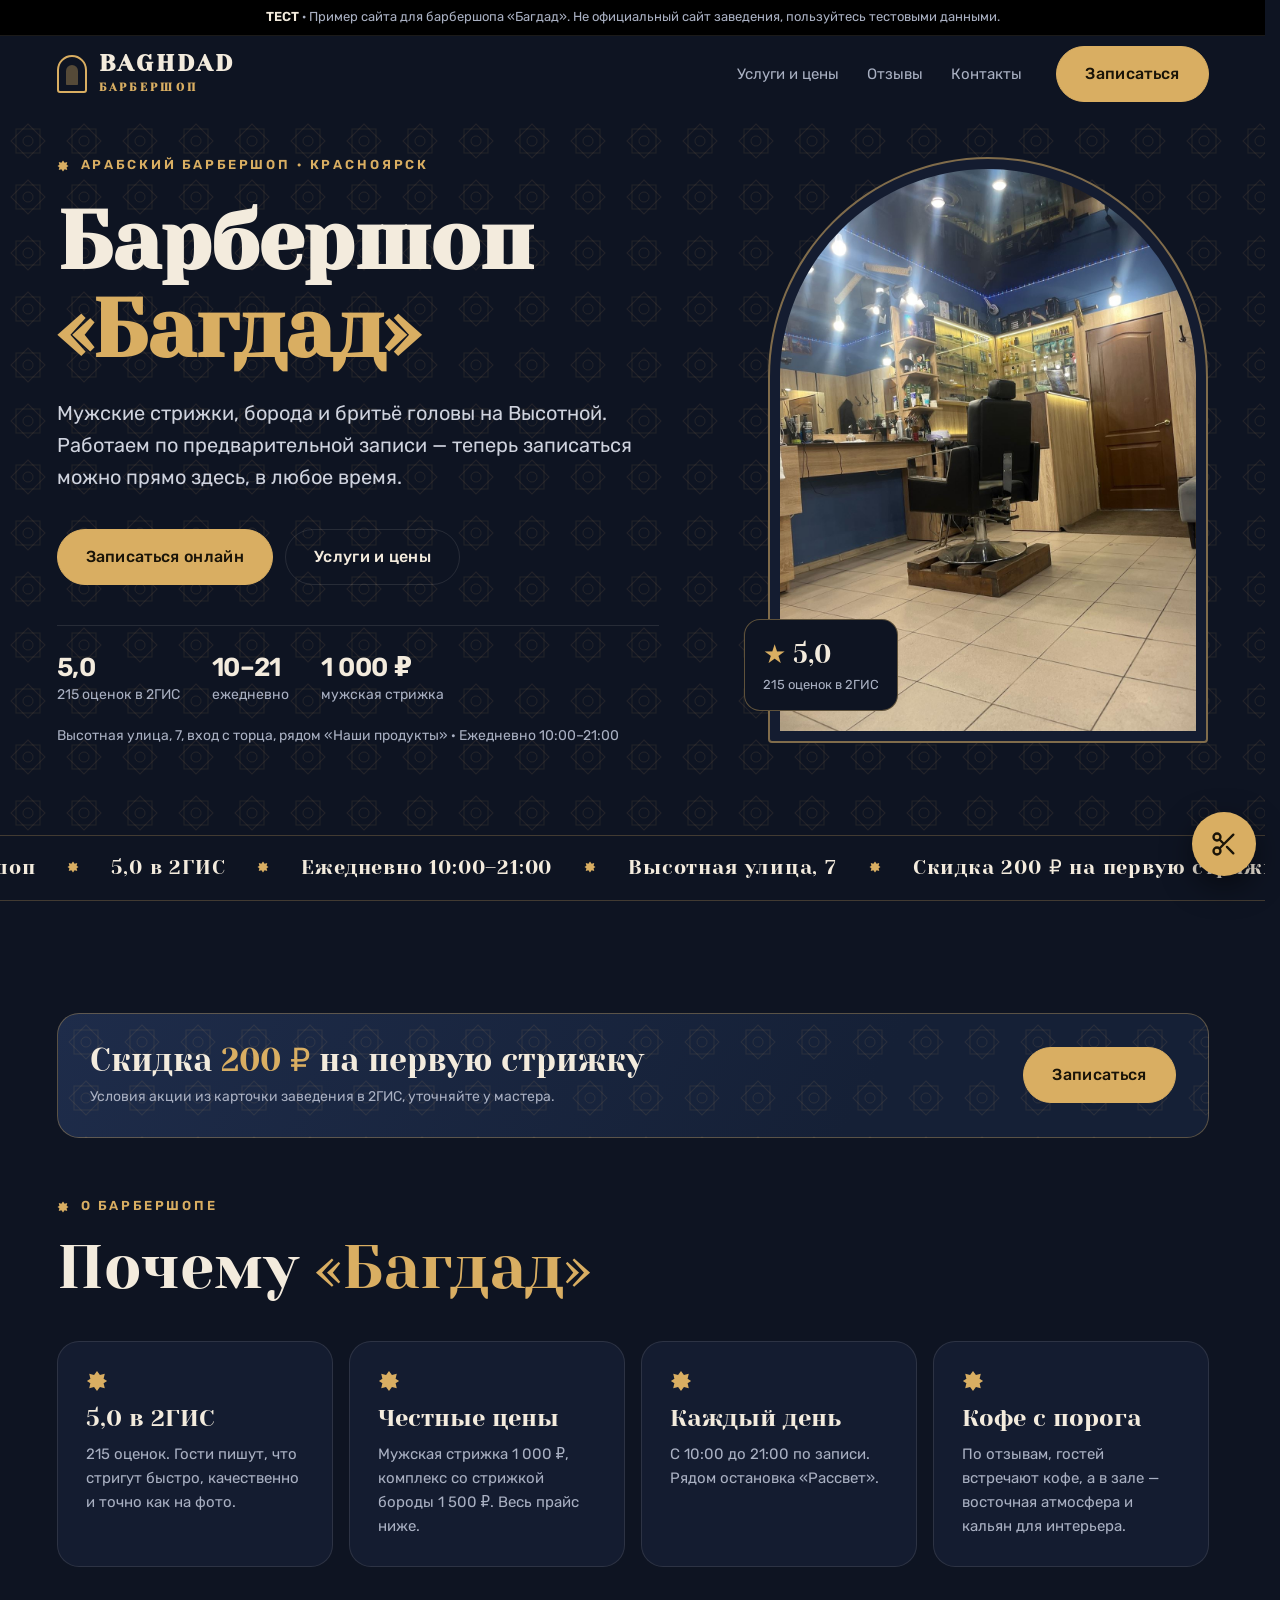
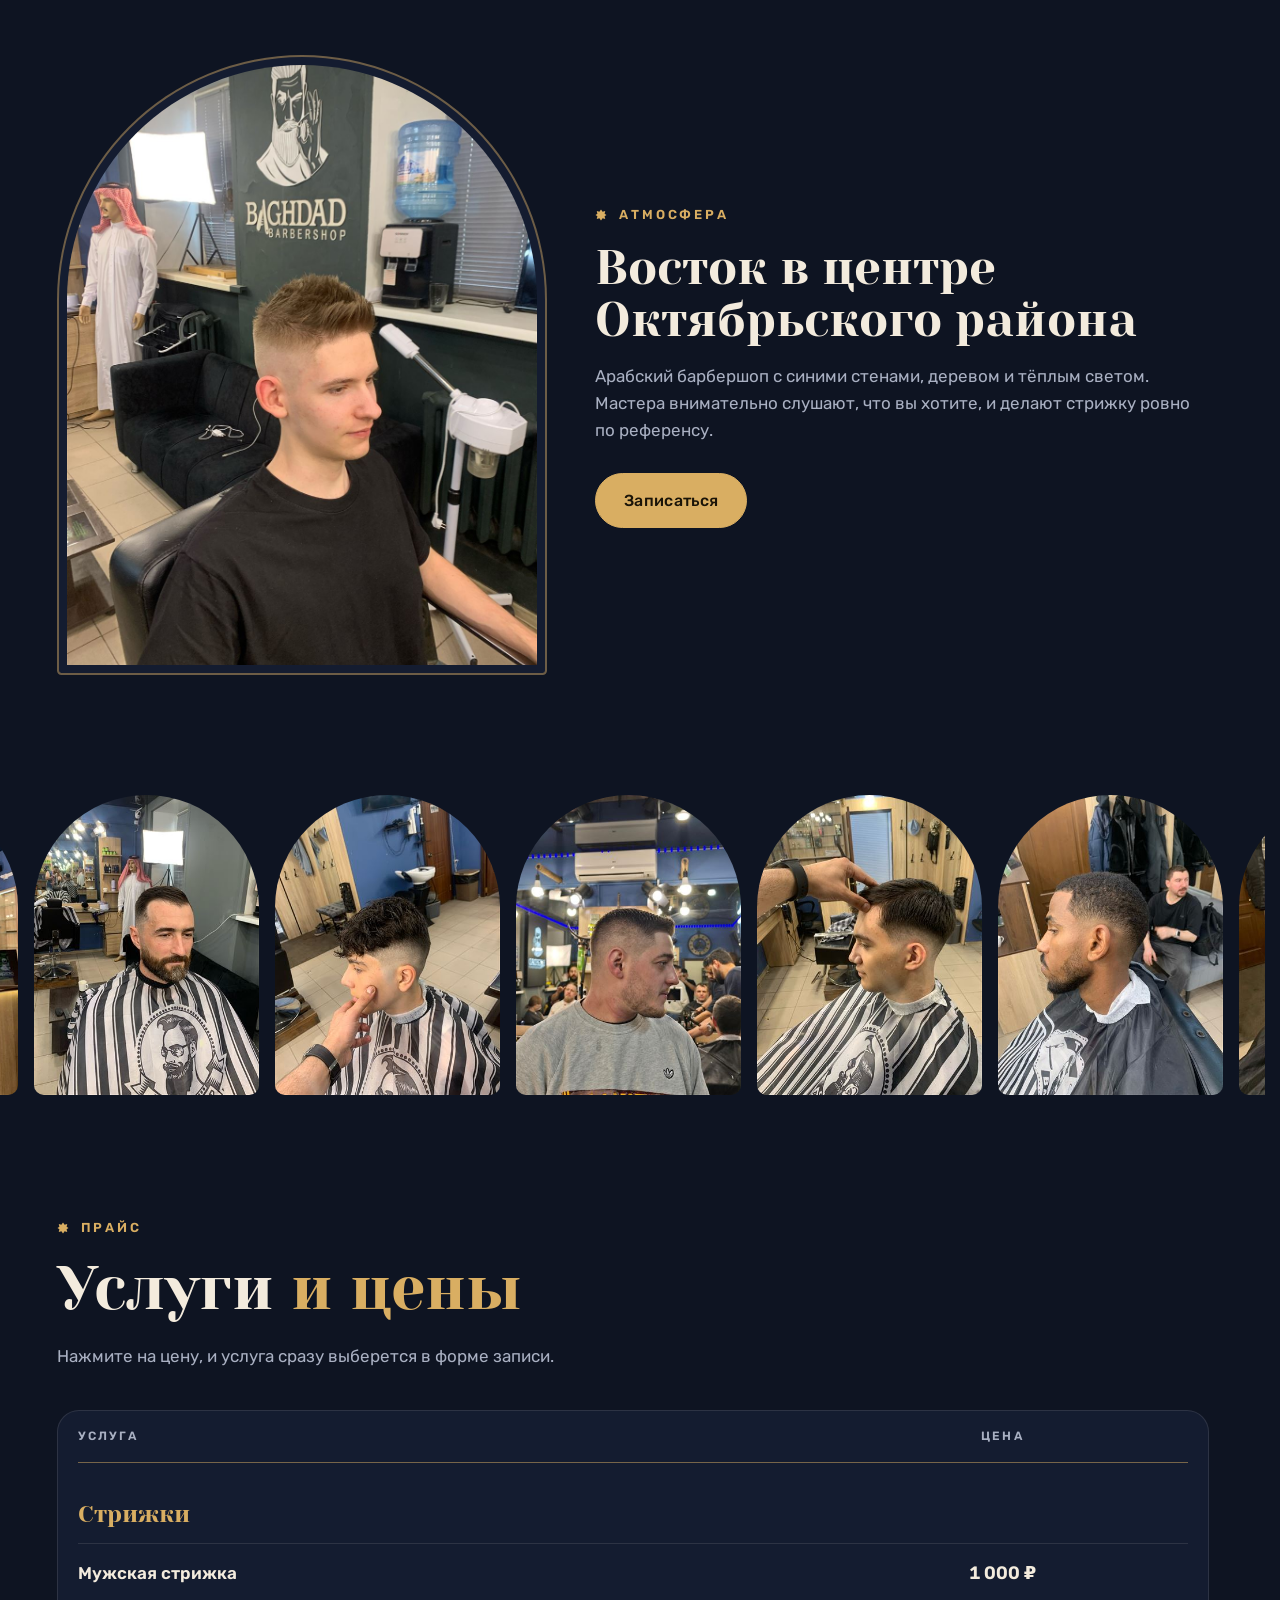
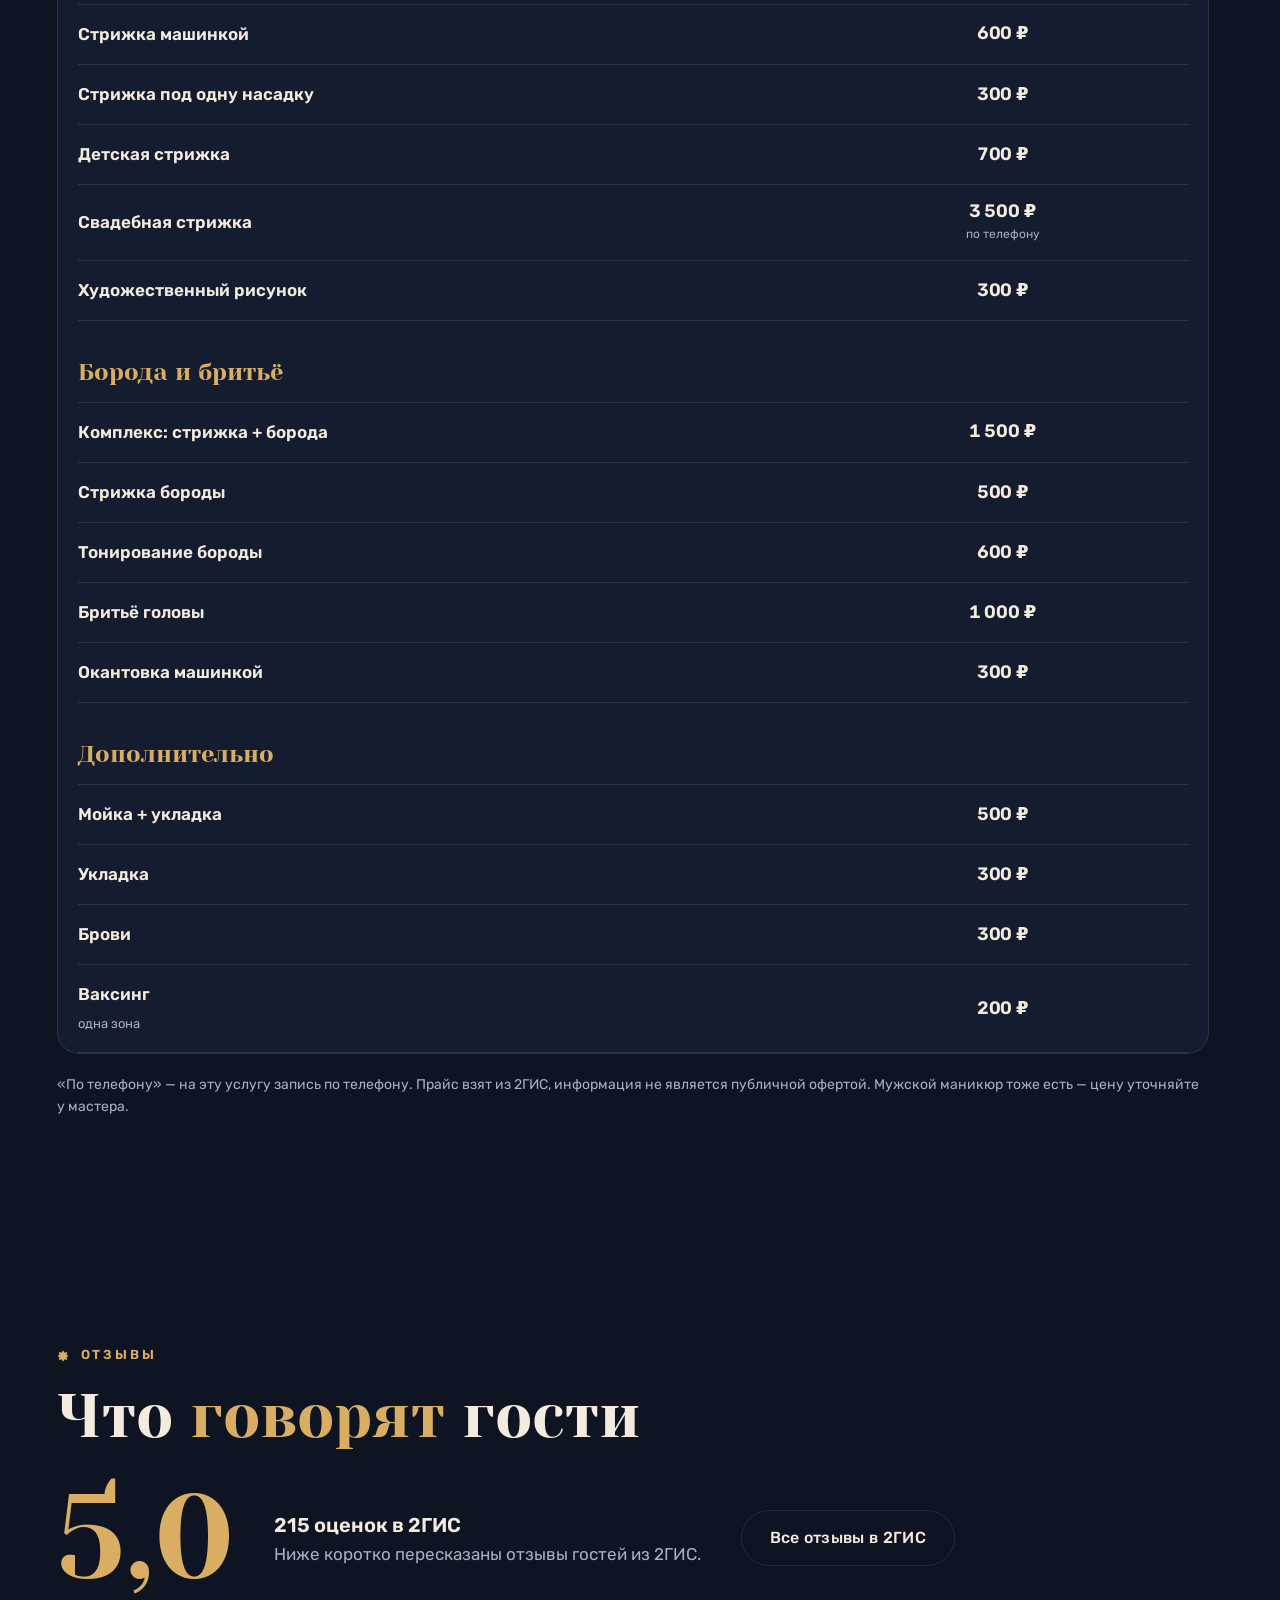
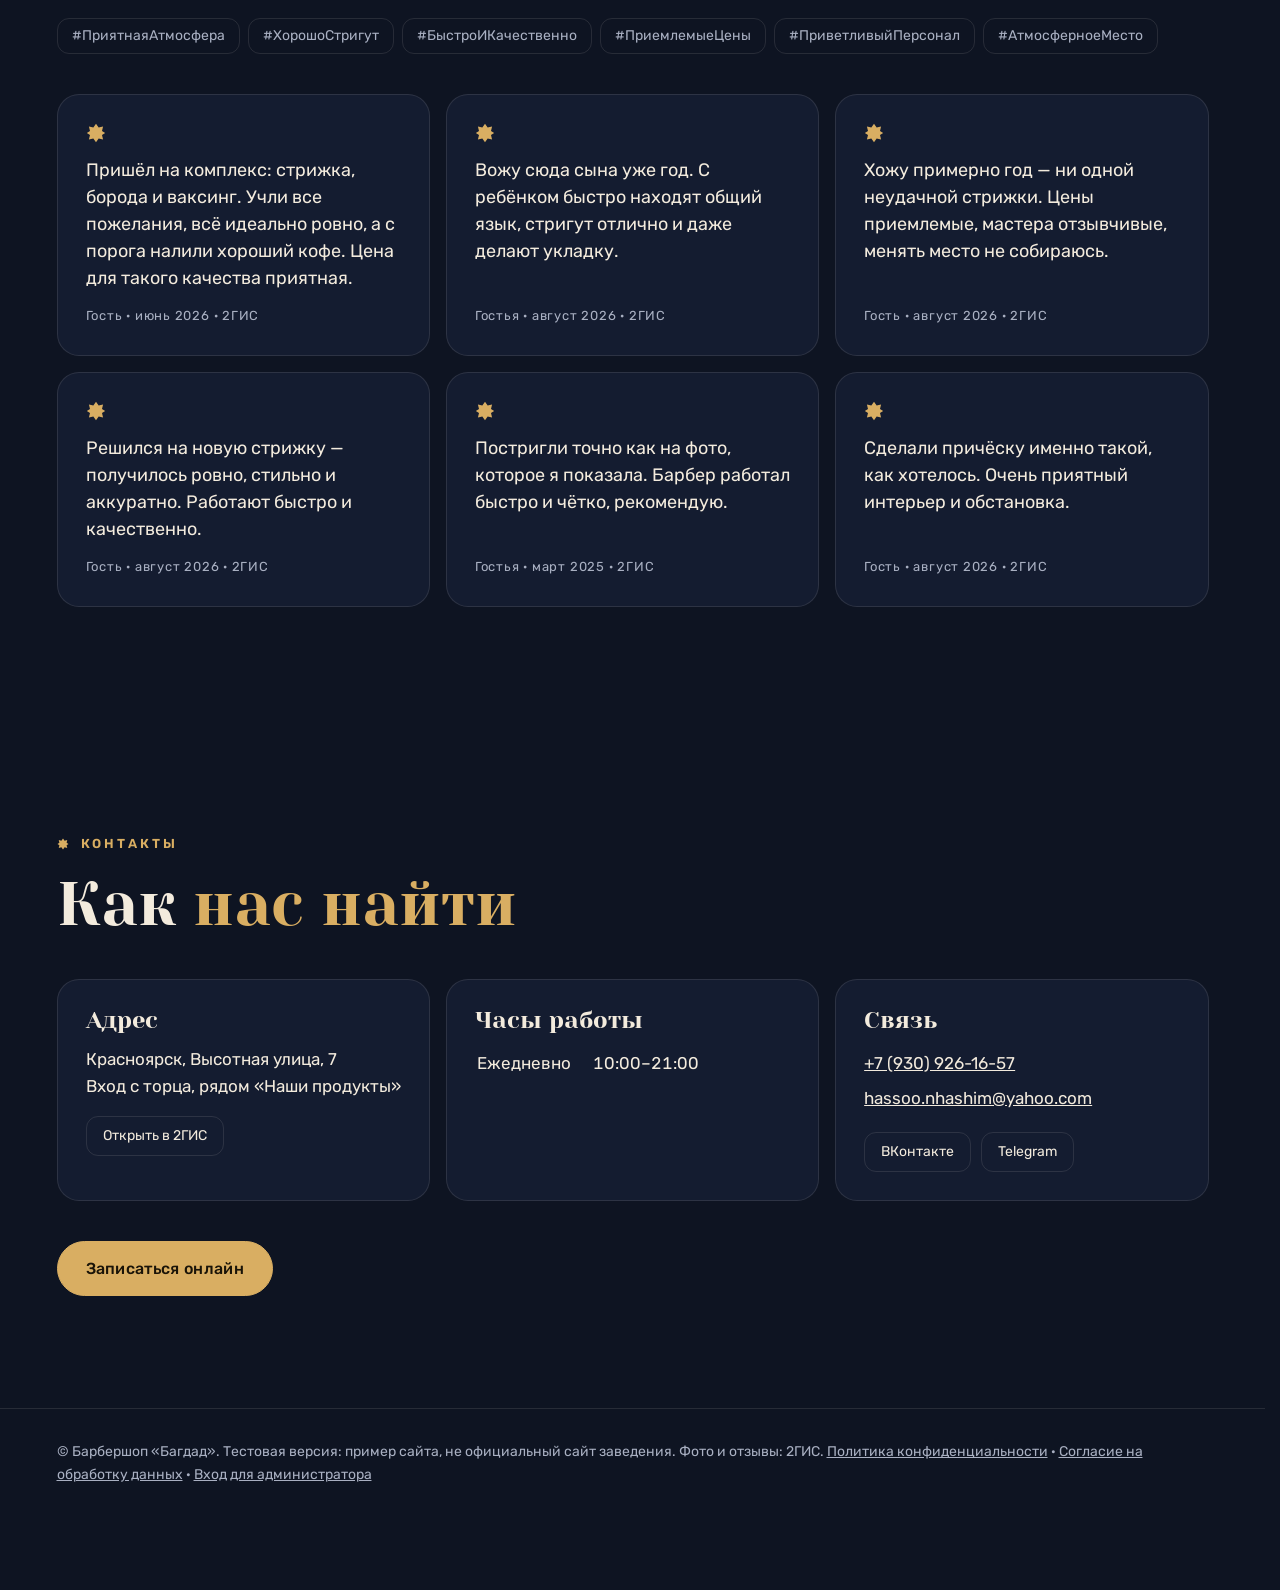
==== index.html @ aa98950a "Add files via upload" ====
<!DOCTYPE html>
<html lang="ru">
<head>
<meta name="robots" content="noindex">
<meta charset="utf-8">
<meta name="viewport" content="width=device-width, initial-scale=1">
<title>Барбершоп «Багдад» — мужские стрижки и борода в Красноярске</title>
<meta name="description" content="Арабский барбершоп «Багдад» на Высотной, 7, Красноярск. Мужские стрижки, борода, бритьё головы. Онлайн-запись.">
<link rel="icon" type="image/png" href="favicon.png">
<link rel="apple-touch-icon" href="apple-touch-icon.png">
<link rel="stylesheet" href="fonts/fonts.css">
<style>
/* «Багдад»: ночной индиго как стены зала, латунное золото и песочный текст. Заголовки Yeseva One, текст Rubik.
   Имя переменной --gold осталось от шаблона, здесь это латунь. Шрифты свои (fonts/), без Google Fonts. */
:root{--bg:#0E1422;--bg2:#141C30;--card:#1A2440;--ink:#F3EBDD;--muted:#A9B0C2;--line:rgba(243,235,221,.11);--gold:#D9AE62;--gold-h:#E8C27E;--on-gold:#1A1408;--shade:14,20,34;
  --serif:"Yeseva One",Georgia,serif;--sans:Rubik,system-ui,sans-serif}*{box-sizing:border-box;margin:0}
/* scroll-padding: якоря не прячутся под закреплённой шапкой; scrollbar-gutter: страница не дёргается, когда открывается форма */
html{scroll-behavior:smooth;scroll-padding-top:88px;scrollbar-gutter:stable}
body{font-family:var(--sans);background:var(--bg);color:var(--ink);line-height:1.6;font-size:17px;overflow-x:hidden;-webkit-tap-highlight-color:transparent}
body.lock{overflow:hidden}
h1,h2,h3{font-family:var(--serif);font-weight:600;line-height:1.02;text-wrap:balance}
/* цены и счётчики набираем основным шрифтом: цифры ровнее и читаются лучше */
.meta b,.pc b{font-family:var(--sans)!important;font-weight:600!important;letter-spacing:-.01em}
a{color:inherit}
button,a,select,input{touch-action:manipulation}
:focus-visible{outline:2px solid var(--gold);outline-offset:3px}
.skip{position:absolute;left:16px;top:-80px;z-index:100;background:var(--gold);color:var(--on-gold);padding:12px 18px;text-decoration:none;font-weight:700}
.skip:focus{top:16px}
.ico{width:20px;height:20px;flex:none;fill:none;stroke:currentColor;stroke-width:1.6;stroke-linecap:round;stroke-linejoin:round}
.wrap{max-width:1200px;margin:0 auto;padding:0 24px}
.demo{background:#000;color:var(--muted);text-align:center;font-size:13px;padding:7px 12px;border-bottom:1px solid var(--line)}
.demo b{color:var(--ink)}
.kicker{display:inline-flex;align-items:center;gap:12px;font-size:13px;font-weight:700;letter-spacing:.22em;text-transform:uppercase;color:var(--gold)}
.kicker::before{content:"";width:32px;height:1px;background:currentColor}

/* шапка */
.top{position:sticky;top:0;z-index:40;transition:background .3s,border-color .3s;border-bottom:1px solid transparent}
.top.solid{background:rgba(var(--shade),.985);backdrop-filter:blur(10px);border-color:var(--line)}
.top .wrap{display:flex;align-items:center;gap:24px;height:76px}
.logo{display:flex;align-items:center;gap:12px;flex:none;text-decoration:none}
.logo img{display:block;width:56px;height:56px;border-radius:50%}
.logo span{font-family:var(--serif);font-size:24px;font-weight:700;letter-spacing:.14em;text-transform:uppercase}
.nav{display:flex;gap:8px;margin-left:auto}
.nav a{text-decoration:none;font-size:15px;color:var(--muted);padding:12px 10px;transition:color .2s}
.nav a:hover{color:var(--ink)}
.burger{display:none;width:44px;height:44px;border:1px solid var(--line);background:transparent;color:var(--ink);cursor:pointer;place-items:center}
.burger .ico{width:22px;height:22px}
/* кнопки: прямые углы и тонкая рамка */
.btn{display:inline-flex;align-items:center;justify-content:center;gap:10px;background:var(--gold);color:var(--on-gold);border:1px solid var(--gold);border-radius:0;font:inherit;font-weight:700;font-size:15px;letter-spacing:.08em;text-transform:uppercase;padding:14px 28px;min-height:50px;cursor:pointer;text-decoration:none;transition:background .2s,border-color .2s,transform .15s}
.btn:hover{background:var(--gold-h);border-color:var(--gold-h)}
.btn:active{transform:scale(.97)}
.btn.ghost{background:transparent;border-color:var(--line);color:var(--ink)}
.btn.ghost:hover{border-color:var(--gold);color:var(--gold)}
.btn:disabled{opacity:.5;cursor:default}

/* первый экран: текст слева, вертикальное чёрно-белое фото справа в золотой рамке со сдвигом */
.hero{padding:56px 0 96px}
.hero .wrap{display:grid;grid-template-columns:1.1fr .9fr;gap:64px;align-items:center}
.hero h1{font-size:clamp(52px,7.4vw,112px);font-weight:600;margin:20px 0 24px;letter-spacing:-.01em}
.hero h1 em{font-style:italic;color:var(--gold);font-weight:600}
.lead{font-size:clamp(17px,1.6vw,20px);color:var(--muted);max-width:30em}
.cta{display:flex;flex-wrap:wrap;gap:12px;margin:36px 0 40px}
.meta{display:grid;grid-template-columns:repeat(3,auto);gap:12px 32px;justify-content:start;padding-top:28px;border-top:1px solid var(--line)}
.meta div{display:grid;gap:2px;font-size:14px;color:var(--muted)}
.meta b{font-size:26px;line-height:1.1;color:var(--ink)}
.meta .star{color:var(--gold);font-size:20px}
.shot{position:relative;justify-self:end;width:min(100%,460px)}
.shot::before{content:"";position:absolute;inset:24px -24px -24px 24px;border:1px solid var(--gold);opacity:.55}
/* height:auto обязателен: иначе атрибут height у картинки растягивает её на все 1649 пикселей */
.shot img{position:relative;display:block;width:100%;height:auto;aspect-ratio:4/5;max-height:calc(100vh - 170px);object-fit:cover;object-position:50% 70%;filter:grayscale(1) contrast(1.05)}
.shot figcaption{position:absolute;left:-28px;bottom:40px;background:var(--bg);border:1px solid var(--line);padding:14px 18px;font-size:14px;color:var(--muted);max-width:250px}
.shot figcaption b{display:block;font-family:var(--serif);font-size:21px;line-height:1.15;margin-bottom:4px;color:var(--ink);font-weight:600}
@media (max-width:900px){
  .hero{padding:24px 0 72px}
  .hero .wrap{grid-template-columns:1fr;gap:40px}
  .shot{justify-self:stretch;width:auto;order:-1}
  .shot img{aspect-ratio:4/3;max-height:none;object-position:50% 70%}
  .shot::before{inset:14px -10px -14px 10px}
  .shot figcaption{left:12px;bottom:12px;padding:10px 14px;font-size:13px}
  .shot figcaption b{font-size:17px}
  .meta{grid-template-columns:repeat(2,auto)}
}
@media (max-width:760px){
  .top .wrap{gap:12px}
  .top .btn{margin-left:auto;padding:10px 16px;min-height:44px;font-size:13px}
  .burger{display:grid}
  .nav{display:none;position:absolute;left:0;right:0;top:100%;flex-direction:column;gap:0;margin:0;padding:8px 24px 16px;background:rgba(var(--shade),.97);backdrop-filter:blur(8px);border-bottom:1px solid var(--line)}
  .nav.open{display:flex;animation:drop .2s ease-out}
  .nav a{font-size:17px;color:var(--ink);padding:14px 0;border-bottom:1px solid var(--line)}
  .nav a:last-child{border-bottom:0}
}
@keyframes drop{from{opacity:0;transform:translateY(-8px)}}

/* бегущая строка: тонкая, без заливки, с золотыми ромбами */
.ticker{border-block:1px solid var(--line);overflow:hidden;white-space:nowrap;padding:16px 0;font-family:var(--serif);font-size:22px;font-style:italic;color:var(--ink)}
/* дорожка из двух одинаковых половин; её прокручивает скрипт (scrollLeft), а не transform: Safari на iPhone не рисует длинную сдвигаемую полосу */
.ticker .track{display:flex;width:max-content;gap:32px;padding-right:32px}
.ticker span{flex:none}
.ticker span::after{content:"◆";font-style:normal;font-size:10px;color:var(--gold);margin-left:32px;vertical-align:4px}

main{overflow-x:clip}
section{padding:112px 0}
h2{font-size:clamp(40px,6vw,76px);margin:14px 0 40px}
h2 em{font-style:italic;color:var(--gold)}
.sub{color:var(--muted);max-width:40em;margin:-20px 0 40px}

/* преимущества: нумерованные колонки с тонкими разделителями */
.feats{display:grid;grid-template-columns:repeat(4,1fr);border-top:1px solid var(--line)}
.feat{padding:32px 28px 8px 0}
.feat+.feat{padding-left:28px;border-left:1px solid var(--line)}
.feat .n{font-family:var(--serif);font-size:20px;color:var(--gold);font-style:italic}
.feat h3{font-size:30px;margin:14px 0 10px}
.feat p{color:var(--muted);font-size:15px}
@media (max-width:900px){.feats{grid-template-columns:1fr 1fr}.feat:nth-child(3){padding-left:0;border-left:0}.feat:nth-child(n+3){border-top:1px solid var(--line)}}
@media (max-width:560px){.feats{grid-template-columns:1fr}.feat,.feat+.feat{padding:24px 0;border-left:0}.feat+.feat{border-top:1px solid var(--line)}}
.about{display:grid;grid-template-columns:1.25fr 1fr;gap:48px;align-items:end;margin-top:88px}
.about img{width:100%;height:auto;aspect-ratio:3/2;object-fit:cover;display:block;filter:grayscale(.35)}
.about h3{font-size:clamp(34px,4vw,48px);margin:14px 0 16px}
.about p{color:var(--muted)}
@media (max-width:900px){.about{grid-template-columns:1fr;gap:28px;margin-top:64px}}

/* лента фото: прямая, без наклона, фото в серых тонах и цветные при наведении */
.film{border-block:1px solid var(--line);padding:24px 0;background:var(--bg2)}
.reel{overflow:hidden}
/* padding-right = gap, чтобы две половины дорожки были ровно одинаковой ширины */
.strip{display:flex;gap:16px;padding-right:16px;width:max-content}
.strip img{height:300px;width:auto;display:block;filter:grayscale(1);transition:filter .4s}
.strip img:hover{filter:none}
@media (max-width:760px){.strip img{height:200px}}

/* прайс: строки услуг, по столбцу на уровень мастера (число столбцов задаёт скрипт через --n) */
.ptable{border-top:1px solid var(--gold)}
.pr{display:grid;grid-template-columns:minmax(0,2fr) repeat(var(--n,3),minmax(0,1fr));align-items:center;border-bottom:1px solid var(--line)}
.pr>*{padding:16px 12px}
.pr>:first-child{padding-left:0}
.pr.head{background:var(--bg);position:sticky;top:76px;z-index:2;border-bottom-color:var(--gold)}
.pr.head span{font-size:12px;font-weight:700;letter-spacing:.18em;text-transform:uppercase;color:var(--muted)}
.pr.head span:not(:first-child){text-align:center}
.pr.head small{display:block}
.pgrp{padding:40px 0 10px;font-family:var(--serif);font-size:32px;font-style:italic;color:var(--gold);border-bottom:1px solid var(--line)}
.pn b{font-weight:600;display:block;font-size:17px}
.pn small{color:var(--muted);font-size:13px}
.pc{display:grid;justify-items:center;gap:2px;text-align:center}
.pc b{font-size:19px;white-space:nowrap;font-variant-numeric:tabular-nums;line-height:1.2}
.pc small{color:var(--muted);font-size:12px}
button.pc{font:inherit;color:var(--ink);background:transparent;border:1px solid transparent;margin:6px;padding:8px 6px;cursor:pointer;transition:background .2s,border-color .2s}
button.pc:hover{border-color:var(--gold);background:rgba(201,168,106,.08)}
.pc.none{color:var(--muted)}
.pnote{color:var(--muted);font-size:14px;margin-top:20px}
@media (max-width:700px){
  .pr{grid-template-columns:repeat(var(--n,3),minmax(0,1fr))}
  .pr .pn{grid-column:1/-1;padding-bottom:0}
  .pr.head span:first-child{display:none}
  .pr>*{padding:10px 6px}
  .pc b{font-size:18px}
}

/* мастера */
.masters{display:grid;grid-template-columns:repeat(auto-fill,minmax(230px,1fr));gap:24px}
.mc{display:flex;flex-direction:column;border:1px solid var(--line);background:var(--bg2)}
.ph{position:relative;aspect-ratio:4/5;background:radial-gradient(circle at 50% 35%,#26262A,#0E0E10 70%);display:grid;place-items:center;overflow:hidden}
.ph b{font-family:var(--serif);font-size:84px;font-style:italic;color:var(--gold);font-weight:600}
.ph img{position:absolute;inset:0;width:100%;height:100%;object-fit:cover;filter:grayscale(1)}
.mi{padding:20px 22px 24px;display:grid;gap:4px;flex:1}
.mi h3{font-size:32px}
.mi small{color:var(--gold);font-size:12px;font-weight:700;letter-spacing:.16em;text-transform:uppercase}
.mi .btn{margin-top:16px;justify-self:start;min-height:44px;padding:10px 18px;font-size:13px}

/* отзывы: цитаты с большой кавычкой */
.rate{display:flex;flex-wrap:wrap;align-items:center;gap:20px 40px;margin-bottom:32px}
.rate .big{font-family:var(--serif);font-size:120px;line-height:.8;color:var(--gold)}
.rate p{color:var(--muted)}
.rate p b{color:var(--ink);display:block;font-size:20px}
.tags{display:flex;flex-wrap:wrap;gap:8px;margin-bottom:40px}
.tags span{border:1px solid var(--line);padding:6px 14px;font-size:14px;color:var(--muted)}
.revs{display:grid;grid-template-columns:repeat(auto-fill,minmax(320px,1fr));gap:0;border-top:1px solid var(--line)}
.rev{padding:32px 28px 32px 0;border-bottom:1px solid var(--line);display:flex;flex-direction:column;gap:14px}
.rev::before{content:"“";font-family:var(--serif);font-size:72px;line-height:.5;color:var(--gold);height:28px}
.rev p{font-family:var(--serif);font-size:24px;line-height:1.3}
.rev footer{margin-top:auto;color:var(--muted);font-size:13px;letter-spacing:.06em}

/* контакты */
.contacts{display:grid;grid-template-columns:repeat(3,1fr);gap:0;border-top:1px solid var(--line)}
.contacts>div{padding:28px 28px 28px 0}
.contacts>div+div{padding-left:28px;border-left:1px solid var(--line)}
.contacts h3{font-size:28px;margin-bottom:12px}
.contacts p a{display:inline-block;padding:4px 0}
.contacts td{padding:2px 20px 2px 0;font-variant-numeric:tabular-nums}
@media (max-width:900px){.contacts{grid-template-columns:1fr}.contacts>div+div{padding-left:0;border-left:0;border-top:1px solid var(--line)}}
.links{display:flex;flex-wrap:wrap;gap:10px;margin-top:16px}
.links a{display:inline-flex;align-items:center;min-height:40px;font-size:14px;border:1px solid var(--line);padding:6px 16px;text-decoration:none;transition:border-color .2s,color .2s}
.links a:hover{border-color:var(--gold);color:var(--gold)}
.foot{padding:32px 0 104px;color:var(--muted);font-size:14px;border-top:1px solid var(--line)}
.foot a{color:var(--muted)}

/* круглая кнопка записи: появляется, когда первый экран с его кнопками уехал */
.fab{position:fixed;right:24px;bottom:calc(24px + env(safe-area-inset-bottom));z-index:45;width:64px;height:64px;border-radius:50%;background:var(--gold);color:var(--on-gold);border:0;cursor:pointer;display:grid;place-items:center;box-shadow:0 10px 30px rgba(0,0,0,.5);transition:transform .25s,opacity .25s,visibility .25s}
.fab:hover{transform:scale(1.08) rotate(-10deg);background:var(--gold-h)}
.fab:active{transform:scale(.94)}
.fab svg{width:28px;height:28px}
.fab.off,body.lock .fab{opacity:0;visibility:hidden;transform:scale(.6)}

/* выезжающая форма записи: закрывается быстрее, чем открывается */
.ovl{position:fixed;inset:0;z-index:60;background:rgba(0,0,0,.66);opacity:0;visibility:hidden;transition:opacity .25s,visibility .25s}
.drawer{position:fixed;top:0;right:0;bottom:0;z-index:61;width:min(520px,100%);background:var(--bg2);border-left:1px solid var(--gold);transform:translateX(100%);transition:transform .3s cubic-bezier(.4,0,1,1),visibility 0s linear .3s;display:flex;flex-direction:column;visibility:hidden}
.open .ovl{opacity:1;visibility:visible;transition-duration:.35s}
.open .drawer{transform:none;visibility:visible;transition:transform .45s cubic-bezier(.22,.9,.3,1),visibility 0s}
.dh{display:flex;align-items:center;justify-content:space-between;padding:20px 24px;border-bottom:1px solid var(--line)}
.dh h2{font-size:40px;margin:0;font-style:italic}
.dh h2:focus{outline:none}
.x{width:44px;height:44px;border:1px solid var(--line);background:transparent;color:var(--ink);cursor:pointer;display:grid;place-items:center;transition:border-color .2s}
.x:hover{border-color:var(--gold)}
.db{flex:1;overflow-y:auto;padding:24px;overscroll-behavior:contain}
@media (prefers-reduced-motion:reduce){
  html{scroll-behavior:auto}
  .drawer,.open .drawer,.ovl,.fab,.btn,.strip img{transition:none!important}
  .nav.open{animation:none}
}

form{display:grid;gap:16px}
label{font-weight:600;font-size:15px;display:grid;gap:6px}
.req{color:var(--gold)}
.hint{font-weight:400;font-size:13px;color:var(--muted)}
input,select{font:inherit;font-size:16px;padding:12px 14px;min-height:48px;border:1px solid var(--line);background:var(--card);color:var(--ink);border-radius:0;width:100%;transition:border-color .2s}
/* свой вид списков: Safari иначе рисует их светлыми, и текст на тёмной теме не читается */
select{-webkit-appearance:none;appearance:none;padding-right:44px;background:var(--card) url("data:image/svg+xml,%3Csvg xmlns='http://www.w3.org/2000/svg' viewBox='0 0 24 24' fill='none' stroke='%23D9AE62' stroke-width='2'%3E%3Cpath d='m6 9 6 6 6-6'/%3E%3C/svg%3E") no-repeat right 14px center/18px}
select option{background:var(--card);color:var(--ink)}
input:focus,select:focus{border-color:var(--gold);outline:none}
input:user-invalid{border-color:#E08A7A}
.sum{font-size:15px;color:var(--muted);margin-top:-6px}
.sum a{color:var(--muted);text-decoration:underline dotted;text-underline-offset:3px}
.sum a:hover{color:var(--gold)}
.sum b{color:var(--ink)}
.field{display:grid;gap:8px}
.lbl{font-weight:600;font-size:15px}
.cal{border:1px solid var(--line);background:var(--card);padding:12px}
.cal-h{display:flex;align-items:center;justify-content:space-between;margin-bottom:8px;font-weight:600}
.cal-h button{font:inherit;font-size:22px;color:var(--ink);background:none;border:0;cursor:pointer;min-width:44px;min-height:44px}
.cal-h button:hover:not(:disabled){background:rgba(242,238,230,.06)}
.cal-h button:disabled{opacity:.25;cursor:default}
.cal-g{display:grid;grid-template-columns:repeat(7,1fr);gap:4px;text-align:center}
.cal-w{color:var(--muted);font-size:13px;padding-bottom:4px}
.cal-d{font:inherit;font-weight:600;color:var(--ink);background:none;border:0;min-height:44px;cursor:pointer;font-variant-numeric:tabular-nums;transition:background .15s}
.cal-d:hover:not(:disabled){background:rgba(242,238,230,.06)}
.cal-d:disabled{color:var(--muted);opacity:.35;cursor:default;font-weight:400}
.cal-t{display:block;margin:8px auto 0;font:inherit;font-size:14px;color:var(--muted);background:none;border:0;cursor:pointer;min-height:44px;padding:0 16px}
.slot{font:inherit;font-weight:600;color:var(--ink);background:var(--card);border:1px solid var(--line);cursor:pointer;padding:10px 0;min-height:44px;font-variant-numeric:tabular-nums;transition:border-color .15s,background .15s}
.slot:hover{border-color:var(--gold)}
.cal-d.on,.slot.on{background:var(--gold);border-color:var(--gold);color:var(--on-gold)}
.picked{font-weight:600;margin:4px 0}
.grp{font-family:var(--serif);font-style:italic;font-size:20px;color:var(--gold);margin:14px 0 8px}
.slots{display:grid;grid-template-columns:repeat(auto-fill,minmax(76px,1fr));gap:8px}
.consent{display:flex;gap:10px;align-items:flex-start;font-weight:400;font-size:14px;color:var(--muted)}
.consent input{flex:none;width:20px;height:20px;min-height:0;padding:0;margin-top:3px;accent-color:var(--gold)}
.consent a{color:var(--ink)}
.ok,.err{display:none;padding:16px;margin-top:16px}
.ok{border:1px solid var(--gold);background:var(--card)}
.err{border:1px solid #E08A7A;color:#F0B5A8}

/* ===== стиль «Багдада» поверх шаблона: ночной индиго как стены зала, латунь, арки и восточный орнамент ===== */
/* восьмиконечная звезда для орнамента и маркеров (SVG прямо в CSS) */
:root{--star:url("data:image/svg+xml,%3Csvg xmlns='http://www.w3.org/2000/svg' viewBox='0 0 24 24'%3E%3Cpath fill='%23000' d='M12 1l3.2 4.5 5.3-1.3-1.3 5.3L23 12l-3.8 2.5 1.3 5.3-5.3-1.3L12 23l-3.2-4.5-5.3 1.3 1.3-5.3L1 12l3.8-2.5L3.5 4.2l5.3 1.3z'/%3E%3C/svg%3E");
  --pattern:url("data:image/svg+xml,%3Csvg xmlns='http://www.w3.org/2000/svg' width='56' height='56' viewBox='0 0 56 56'%3E%3Cg fill='none' stroke='%23D9AE62' stroke-opacity='.10' stroke-width='1'%3E%3Crect x='16' y='16' width='24' height='24'/%3E%3Crect x='16' y='16' width='24' height='24' transform='rotate(45 28 28)'/%3E%3Ccircle cx='28' cy='28' r='5'/%3E%3C/g%3E%3C/svg%3E")}
h1,h2,h3{font-weight:400;letter-spacing:0;line-height:1.08}
h1 em,h2 em,.hero h1 em{font-style:normal;color:var(--gold)}
h2{font-size:clamp(34px,4.8vw,62px)}
.top.solid{background:var(--bg);backdrop-filter:none} /* сплошная шапка: с размытием Safari пропускает сквозь неё бегущую строку */
.btn{border-radius:999px;letter-spacing:.02em;text-transform:none;font-size:16px;font-weight:500}
.burger,.x,.links a,.tags span,input,select,.cal,.slot,.cal-d,.cal-h button{border-radius:12px}
.kicker::before{width:12px;height:12px;background:var(--gold);-webkit-mask:var(--star) center/contain no-repeat;mask:var(--star) center/contain no-repeat}
.logo{flex-direction:row;align-items:center;gap:12px}
.logo .arch{width:30px;height:38px;border:2px solid var(--gold);border-radius:15px 15px 3px 3px;position:relative}
.logo .arch::after{content:"";position:absolute;inset:8px 7px 6px;border-radius:8px 8px 1px 1px;background:var(--gold);opacity:.35}
.logo .wm{display:block;font-family:var(--serif);font-size:24px;letter-spacing:.12em;line-height:1}
.logo small{display:block;font-size:11px;letter-spacing:.3em;text-transform:uppercase;color:var(--gold);margin-top:4px}

/* первый экран: текст слева на орнаменте, фото справа в арке */
.hero{padding:40px 0 88px;background:var(--pattern) 0 0/56px 56px}
.hero .wrap{display:grid;grid-template-columns:1.1fr .9fr;gap:56px;align-items:center}
.hero h1{font-size:clamp(46px,6.4vw,96px);margin:18px 0 22px}
.lead{color:#CFD3DE}
.arch-photo{position:relative;justify-self:end;width:min(100%,440px)}
.arch-photo img{display:block;width:100%;height:auto;aspect-ratio:3/4;object-fit:cover;border-radius:999px 999px 18px 18px;border:2px solid rgba(217,174,98,.55);padding:10px;background:var(--bg2)}
.arch-photo .badge{position:absolute;left:-24px;bottom:32px;padding:14px 18px;border-radius:16px;background:var(--bg);border:1px solid rgba(217,174,98,.4);font-size:13px;color:var(--muted)}
.arch-photo .badge b{display:block;font-family:var(--serif);font-size:26px;color:var(--ink);font-weight:400}
.arch-photo .badge b span{color:var(--gold)}
.hloc{display:block;margin-top:18px;font-size:14px;color:var(--muted)}
@media (max-width:900px){
  .hero{padding:20px 0 64px}
  .hero .wrap{grid-template-columns:1fr;gap:28px}
  .arch-photo{order:-1;justify-self:center;width:min(78%,300px)}
  .arch-photo img{aspect-ratio:4/5}
  .arch-photo .badge{left:-8px;bottom:16px}
}
@media (max-width:760px){.logo .wm{font-size:20px}}

.promo{display:flex;flex-wrap:wrap;align-items:center;justify-content:space-between;gap:16px 32px;margin-bottom:56px;padding:28px 32px;border-radius:22px;background:var(--pattern) 0 0/56px 56px,linear-gradient(120deg,#1E2C4A,#152036 70%);border:1px solid rgba(217,174,98,.35)}
.promo b{display:block;font-family:var(--serif);font-weight:400;font-size:clamp(24px,2.8vw,32px);line-height:1.2}
.promo b em{font-style:normal;color:var(--gold)}
.promo small{display:block;margin-top:6px;color:var(--muted);font-size:14px}
.feats{border-top:0;gap:16px}
.feat,.feat+.feat{padding:28px;border:1px solid var(--line);border-radius:22px;background:var(--bg2)}
.feat .n{display:block;width:22px;height:22px;font-size:0;background:var(--gold);-webkit-mask:var(--star) center/contain no-repeat;mask:var(--star) center/contain no-repeat}
.feat h3{font-size:24px}
@media (max-width:900px){.feat:nth-child(n+3){border-top:1px solid var(--line)}.feat:nth-child(3){padding-left:28px;border-left:1px solid var(--line)}}
@media (max-width:560px){.feat,.feat+.feat{padding:24px;border:1px solid var(--line)}}
.about{grid-template-columns:.8fr 1fr;align-items:center}
.about img{border-radius:999px 999px 18px 18px;aspect-ratio:3/4;filter:none;max-height:620px;border:2px solid rgba(217,174,98,.45);padding:8px;background:var(--bg2)}
.film{border:0;background:transparent;padding:8px 0}
.strip img{border-radius:160px 160px 14px 14px;filter:none}
.ptable{border-top:0;border-radius:22px;background:var(--bg2);border:1px solid var(--line);overflow:clip;padding:0 20px}
.pr.head{background:var(--bg2);border-bottom-color:rgba(217,174,98,.5)}
.pgrp{font-style:normal;font-family:var(--serif);font-size:24px;padding-top:32px}
.pc b{font-size:18px}
@media (max-width:700px){.ptable{padding:0 12px}.pr.head span{font-size:11px;letter-spacing:.06em}
  /* цена одна — на телефоне держим её справа в той же строке, что и название */
  .pr{grid-template-columns:minmax(0,1fr) auto}.pr .pn{grid-column:auto;padding-bottom:10px}.pr.head span:first-child{display:block}}
.revs{gap:16px;border-top:0}
.rev{padding:28px;border:1px solid var(--line);border-radius:22px;background:var(--bg2)}
.rev::before{content:"";width:20px;height:20px;background:var(--gold);-webkit-mask:var(--star) center/contain no-repeat;mask:var(--star) center/contain no-repeat}
.rev p{font-family:var(--sans);font-size:18px;line-height:1.5}
.rate .big{font-weight:400}
.contacts{border-top:0;gap:16px}
.contacts>div,.contacts>div+div{padding:28px;border:1px solid var(--line);border-radius:22px;background:var(--bg2)}
.contacts h3{font-size:24px}
.grp{font-style:normal;font-family:var(--sans);font-weight:500;font-size:13px;letter-spacing:.12em;text-transform:uppercase}
.dh h2{font-style:normal;font-size:32px}
.drawer{border-left-color:rgba(217,174,98,.5)}
.ticker{font-family:var(--serif);font-style:normal;font-size:20px;letter-spacing:.04em;border-color:rgba(217,174,98,.25)}
.ticker span::after{content:"";display:inline-block;width:12px;height:12px;margin-left:32px;vertical-align:1px;background:var(--gold);-webkit-mask:var(--star) center/contain no-repeat;mask:var(--star) center/contain no-repeat}
/* имён мастеров в открытых данных нет: блок мастеров скрыт, на сайте один «свободный мастер» */
#mastera{display:none}
</style>
</head>
<body>
<a class="skip" href="#uslugi">Перейти к услугам и ценам</a>
<div class="demo" role="note"><b>ТЕСТ</b> · Пример сайта для барбершопа «Багдад». Не официальный сайт заведения, пользуйтесь тестовыми данными.</div>

<header class="top" id="top">
  <div class="wrap">
    <!-- надпись вместо логотипа: файла логотипа в хорошем качестве нет, попросить у владельца -->
    <a class="logo" href="#" aria-label="Барбершоп «Багдад», наверх"><span class="arch" aria-hidden="true"></span><span><span class="wm">BAGHDAD</span><small>барбершоп</small></span></a>
    <nav class="nav" id="nav" aria-label="Разделы">
      <a href="#uslugi">Услуги и цены</a><a href="#otzyvy">Отзывы</a><a href="#kontakty">Контакты</a>
    </nav>
    <button class="btn" type="button" data-book>Записаться</button>
    <button class="burger" type="button" id="burger" aria-label="Открыть меню" aria-expanded="false" aria-controls="nav"><svg class="ico" viewBox="0 0 24 24" aria-hidden="true"><path d="M4 7h16M4 12h16M4 17h16"/></svg></button>
  </div>
</header>

<section class="hero" aria-label="Барбершоп «Багдад»">
  <div class="wrap">
    <div>
      <span class="kicker">Арабский барбершоп · Красноярск</span>
      <h1>Барбершоп <em>«Багдад»</em></h1>
      <p class="lead">Мужские стрижки, борода и бритьё головы на Высотной. Работаем по предварительной записи — теперь записаться можно прямо здесь, в любое время.</p>
      <div class="cta">
        <button class="btn" type="button" data-book>Записаться онлайн</button>
        <a class="btn ghost" href="#uslugi">Услуги и цены</a>
      </div>
      <div class="meta">
        <div><b>5,0</b>215 оценок в 2ГИС</div>
        <div><b>10–21</b>ежедневно</div>
        <div><b>1 000 ₽</b>мужская стрижка</div>
      </div>
      <span class="hloc"><span id="haddr"></span> · <span id="hhrs"></span></span>
    </div>
    <figure class="arch-photo">
      <img src="img/hero.jpg" width="1100" height="1466" alt="Зал барбершопа «Багдад»: кресло мастера, синие стены и деревянные стеллажи">
      <figcaption class="badge"><b><span>★</span> 5,0</b>215 оценок в 2ГИС</figcaption>
    </figure>
  </div>
</section>

<div class="ticker" aria-hidden="true"><div class="track" id="tick"></div></div>

<main>
  <section id="pochemu">
    <div class="wrap">
      <div class="promo">
        <div><b>Скидка <em>200 ₽</em> на первую стрижку</b><small>Условия акции из карточки заведения в 2ГИС, уточняйте у мастера.</small></div>
        <button class="btn" type="button" data-book>Записаться</button>
      </div>
      <span class="kicker">О барбершопе</span>
      <h2>Почему <em>«Багдад»</em></h2>
      <div class="feats">
        <div class="feat"><span class="n">01</span><h3>5,0 в 2ГИС</h3><p>215 оценок. Гости пишут, что стригут быстро, качественно и точно как на фото.</p></div>
        <div class="feat"><span class="n">02</span><h3>Честные цены</h3><p>Мужская стрижка 1 000 ₽, комплекс со стрижкой бороды 1 500 ₽. Весь прайс ниже.</p></div>
        <div class="feat"><span class="n">03</span><h3>Каждый день</h3><p>С 10:00 до 21:00 по записи. Рядом остановка «Рассвет».</p></div>
        <div class="feat"><span class="n">04</span><h3>Кофе с порога</h3><p>По отзывам, гостей встречают кофе, а в зале — восточная атмосфера и кальян для интерьера.</p></div>
      </div>
      <div class="about">
        <img src="img/about.jpg" width="1000" height="1333" alt="Фирменный баннер BAGHDAD barbershop и зал барбершопа" loading="lazy">
        <div>
          <span class="kicker">Атмосфера</span>
          <h3>Восток в центре Октябрьского района</h3>
          <p>Арабский барбершоп с синими стенами, деревом и тёплым светом. Мастера внимательно слушают, что вы хотите, и делают стрижку ровно по референсу.</p>
          <p style="margin-top:28px"><button class="btn" type="button" data-book>Записаться</button></p>
        </div>
      </div>
    </div>
  </section>

  <div class="film" aria-label="Фото барбершопа"><div class="reel"><div class="strip" id="strip"></div></div></div>

  <section id="uslugi">
    <div class="wrap">
      <span class="kicker">Прайс</span>
      <h2>Услуги <em>и цены</em></h2>
      <p class="sub">Нажмите на цену, и услуга сразу выберется в форме записи.</p>
      <div class="ptable" id="prices"></div>
      <p class="pnote">«По телефону» — на эту услугу запись по телефону. Прайс взят из 2ГИС, информация не является публичной офертой. Мужской маникюр тоже есть — цену уточняйте у мастера.</p>
    </div>
  </section>

  <section id="mastera">
    <div class="wrap">
      <span class="kicker">Команда</span>
      <h2>Наши <em>мастера</em></h2>
      <div class="masters" id="masters"></div>
    </div>
  </section>

  <section id="otzyvy">
    <div class="wrap">
      <span class="kicker">Отзывы</span>
      <h2>Что <em>говорят</em> гости</h2>
      <div class="rate">
        <div class="big">5,0</div>
        <p><b>215 оценок в 2ГИС</b>Ниже коротко пересказаны отзывы гостей из 2ГИС.</p>
        <a class="btn ghost" href="https://2gis.ru/krasnoyarsk/firm/70000001035151935/tab/reviews" target="_blank" rel="noopener">Все отзывы в 2ГИС</a>
      </div>
      <div class="tags" aria-label="О чём чаще пишут в отзывах">
        <span>#ПриятнаяАтмосфера</span><span>#ХорошоСтригут</span><span>#БыстроИКачественно</span><span>#ПриемлемыеЦены</span><span>#ПриветливыйПерсонал</span><span>#АтмосферноеМесто</span>
      </div>
      <div class="revs">
        <article class="rev"><p>Пришёл на комплекс: стрижка, борода и ваксинг. Учли все пожелания, всё идеально ровно, а с порога налили хороший кофе. Цена для такого качества приятная.</p><footer>Гость · июнь 2026 · 2ГИС</footer></article>
        <article class="rev"><p>Вожу сюда сына уже год. С ребёнком быстро находят общий язык, стригут отлично и даже делают укладку.</p><footer>Гостья · август 2026 · 2ГИС</footer></article>
        <article class="rev"><p>Хожу примерно год — ни одной неудачной стрижки. Цены приемлемые, мастера отзывчивые, менять место не собираюсь.</p><footer>Гость · август 2026 · 2ГИС</footer></article>
        <article class="rev"><p>Решился на новую стрижку — получилось ровно, стильно и аккуратно. Работают быстро и качественно.</p><footer>Гость · август 2026 · 2ГИС</footer></article>
        <article class="rev"><p>Постригли точно как на фото, которое я показала. Барбер работал быстро и чётко, рекомендую.</p><footer>Гостья · март 2025 · 2ГИС</footer></article>
        <article class="rev"><p>Сделали причёску именно такой, как хотелось. Очень приятный интерьер и обстановка.</p><footer>Гость · август 2026 · 2ГИС</footer></article>
      </div>
    </div>
  </section>

  <section id="kontakty">
    <div class="wrap">
      <span class="kicker">Контакты</span>
      <h2>Как <em>нас найти</em></h2>
      <div class="contacts">
        <div><h3>Адрес</h3><p id="addr"></p><div class="links"><a href="https://2gis.ru/krasnoyarsk/firm/70000001035151935" target="_blank" rel="noopener">Открыть в 2ГИС</a></div></div>
        <div><h3>Часы работы</h3><table id="hrs"></table></div>
        <div><h3>Связь</h3><p id="phones"></p><div class="links" id="soc"></div></div>
      </div>
      <p style="margin-top:40px"><button class="btn" type="button" data-book>Записаться онлайн</button></p>
    </div>
  </section>
</main>

<footer class="foot">
  <div class="wrap">© <span id="fbrand"></span>. Тестовая версия: пример сайта, не официальный сайт заведения. Фото и отзывы: 2ГИС. <a href="privacy.html">Политика конфиденциальности</a> · <a href="soglasie.html">Согласие на обработку данных</a> · <a href="admin.html">Вход для администратора</a></div>
</footer>

<button class="fab off" id="fab" type="button" data-book aria-label="Записаться онлайн">
  <svg viewBox="0 0 24 24" fill="none" stroke="currentColor" stroke-width="2" stroke-linecap="round" aria-hidden="true"><circle cx="6" cy="6" r="3"/><circle cx="6" cy="18" r="3"/><path d="M20 4 8.1 15.9M14.5 14.5 20 20M8.1 8.1 12 12"/></svg>
</button>

<div id="book">
  <div class="ovl" id="ovl"></div>
  <aside class="drawer" id="drawer" role="dialog" aria-modal="true" aria-labelledby="dtitle" aria-hidden="true">
    <div class="dh"><h2 id="dtitle" tabindex="-1">Запись</h2><button class="x" type="button" id="dclose" aria-label="Закрыть"><svg class="ico" viewBox="0 0 24 24" aria-hidden="true"><path d="M6 6l12 12M18 6 6 18"/></svg></button></div>
    <div class="db">
      <form id="f">
        <label>Мастер<select name="master" id="master"></select></label>
        <label>Услуга<select name="service" id="svc"></select></label>
        <p class="sum"><span id="sum"></span> Все цены — <a href="#uslugi" id="pricelink">в прайсе</a>.</p>
        <div class="field"><span class="lbl">День</span><div class="cal" id="days"></div></div>
        <div class="field"><span class="lbl">Время</span><div id="times" aria-live="polite"></div></div>
        <label><span>Имя <span class="req" aria-hidden="true">*</span></span><input name="name" required autocomplete="given-name" maxlength="40" placeholder="Как к вам обращаться"></label>
        <label><span>Телефон <span class="req" aria-hidden="true">*</span></span><input name="phone" aria-describedby="phint" type="tel" inputmode="tel" required autocomplete="tel" maxlength="18" placeholder="+7 (___) ___-__-__" pattern="\+7 \(\d{3}\) \d{3}-\d{2}-\d{2}" title="Введите номер полностью: +7 (999) 123-45-67"><span class="hint" id="phint">Перезвоним, чтобы подтвердить время</span></label>
        <label class="consent"><input type="checkbox" name="consent" required><span>Я даю <a href="soglasie.html" target="_blank" rel="noopener">согласие на обработку персональных данных</a> (имя и телефон) для записи на услугу</span></label>
        <button class="btn" type="submit">Отправить заявку</button>
      </form>
      <div class="ok" id="ok" role="status"><p>Заявка принята. Мы перезвоним в течение 15 минут и подтвердим время.</p><p style="margin-top:12px"><button class="btn ghost" type="button" id="again">Закрыть</button></p></div>
      <p class="err" id="err" role="alert"></p>
    </div>
  </aside>
</div>

<script>
var WORKER_URL = 'https://bagdad-zayavki.kenny-ki.workers.dev';
// Длительности услуг у заведения неизвестны: в настройках стоят примерные, только чтобы считать свободное время.
// Пока владелец их не уточнит, на сайте минуты не показываем.
var SHOW_MINUTES = false;
var DAYKEYS = {'Пн':1,'Вт':2,'Ср':3,'Чт':4,'Пт':5,'Сб':6,'Вс':0};
var GALLERY = ['g01','g02','g03','g04','g05','g06','g07','g08','g09','g10','g11'];
// "10:00-21:00" -> [10, 21]; пустая строка = выходной
function parseHours(o){
  var r = {};
  Object.keys(o).forEach(function(k){
    var m = /^(\d{1,2}):(\d{2})-(\d{1,2}):(\d{2})$/.exec(String(o[k]).trim());
    if (m && k in DAYKEYS) r[DAYKEYS[k]] = [+m[1] + m[2] / 60, +m[3] + m[4] / 60];
  });
  return r;
}
function el(t, c, x){ var n = document.createElement(t); if (c) n.className = c; if (x != null) n.textContent = x; return n; }
function money(n){ return String(n).replace(/\B(?=(\d{3})+(?!\d))/g, ' ') + ' ₽'; }

// Шапка становится плотной при прокрутке
var topEl = document.getElementById('top');
function onScroll(){ topEl.classList.toggle('solid', window.scrollY > 40); }
window.addEventListener('scroll', onScroll, {passive: true}); onScroll();

// Меню на телефоне
var nav = document.getElementById('nav'), burger = document.getElementById('burger');
function setMenu(open){
  nav.classList.toggle('open', open); burger.setAttribute('aria-expanded', open);
  burger.setAttribute('aria-label', open ? 'Закрыть меню' : 'Открыть меню');
}
burger.onclick = function(){ setMenu(!nav.classList.contains('open')); };
nav.addEventListener('click', function(e){ if (e.target.closest('a')) setMenu(false); });
document.addEventListener('keydown', function(e){ if (e.key === 'Escape' && nav.classList.contains('open')){ setMenu(false); burger.focus(); } });

// Круглая кнопка записи прячется на первом экране, где своих кнопок записи хватает
(function(){
  var fab = document.getElementById('fab'), hero = document.querySelector('.hero');
  if (!('IntersectionObserver' in window)){ fab.classList.remove('off'); return; }
  new IntersectionObserver(function(e){ fab.classList.toggle('off', e[0].isIntersecting); fab.tabIndex = e[0].isIntersecting ? -1 : 0; }, {threshold: .35}).observe(hero);
})();

// Бесконечная лента: дорожка из двух одинаковых половин прокручивается внутри рамки (scrollLeft).
// Не transform: длинную сдвигаемую полосу Safari на iPhone через пару секунд перестаёт рисовать.
// speed — пикселей в секунду, slow — при «уменьшении движения» в настройках телефона.
function marquee(box, track, speed, slow){
  if (matchMedia('(prefers-reduced-motion: reduce)').matches) speed = slow;
  var pos = 0, last = null;
  function step(ts){
    if (last !== null){
      var half = track.offsetWidth / 2;
      if (half > 0){ pos = (pos + speed * Math.min(ts - last, 100) / 1000) % half; box.scrollLeft = pos; }
    }
    last = ts; requestAnimationFrame(step);
  }
  requestAnimationFrame(step);
}

// Лента фото: два одинаковых набора для бесконечной прокрутки
(function(){
  var s = document.getElementById('strip');
  for (var k = 0; k < 2; k++) GALLERY.forEach(function(g){
    var i = document.createElement('img'); i.src = 'img/' + g + '.jpg'; i.decoding = 'async'; // без lazy: ширина ленты должна быть известна сразу, иначе она дёргается
    i.alt = k ? '' : 'Работы мастеров барбершопа «Багдад»'; if (k) i.setAttribute('aria-hidden', 'true'); s.appendChild(i);
  });
  marquee(s.parentNode, s, 60, 25);
})();

// Выезжающая форма
var book = document.getElementById('book'), drawer = document.getElementById('drawer'), lastFocus = null, api = null;
function openBook(opts){
  lastFocus = document.activeElement;
  document.body.classList.add('lock'); book.classList.add('open'); drawer.setAttribute('aria-hidden', 'false');
  if (api) api.prefill(opts || {});
  setTimeout(function(){ document.getElementById('dtitle').focus({preventScroll: true}); }, 350);
}
function closeBook(){
  document.body.classList.remove('lock'); book.classList.remove('open'); drawer.setAttribute('aria-hidden', 'true');
  if (lastFocus) lastFocus.focus({preventScroll: true});
}
document.addEventListener('click', function(e){ var b = e.target.closest('[data-book]'); if (b){ e.preventDefault(); openBook({service: b.dataset.service, master: b.dataset.master, level: b.dataset.level}); } });
document.getElementById('ovl').onclick = closeBook;
document.getElementById('dclose').onclick = closeBook;
document.getElementById('again').onclick = closeBook;
document.addEventListener('keydown', function(e){
  if (!book.classList.contains('open')) return;
  if (e.key === 'Escape') closeBook();
  if (e.key === 'Tab'){ // фокус не уходит из формы
    var f = drawer.querySelectorAll('button,input,select,a[href]'), v = [].filter.call(f, function(x){ return x.offsetParent; });
    if (!v.length) return;
    if (e.shiftKey && document.activeElement === v[0]){ e.preventDefault(); v[v.length - 1].focus(); }
    else if (!e.shiftKey && document.activeElement === v[v.length - 1]){ e.preventDefault(); v[0].focus(); }
  }
});

function start(CFG){
var AHEAD = CFG.ahead, SHOP = CFG.shop, LEVELS = CFG.levels;
var SERVICES = CFG.services;
var MASTERS = CFG.masters.map(function(m){ return {id: m.id, name: m.name, level: m.level, exp: m.exp, h: parseHours(m.hours)}; })
  .filter(function(m){ return Object.keys(m.h).length; });
function lvOf(s, m){ var p = s.prices[m.level]; return p && p.minutes ? p : null; }
function svcByName(n){ return SERVICES.filter(function(s){ return s.name === n; })[0]; }

var brandText = 'Барбершоп «' + SHOP.name + '»';
document.getElementById('fbrand').textContent = brandText;
var hoursText = SHOP.hours.map(function(r){ return r[0] + ' ' + r[1]; }).join(', ');
var CITY = /^[^,]+, /; // адрес на первом экране без названия города
// в примечании только первую букву делаем строчной: в нём бывают названия («Наши продукты»)
document.getElementById('haddr').textContent = SHOP.address.replace(CITY, '') + (SHOP.note ? ', ' + SHOP.note.charAt(0).toLowerCase() + SHOP.note.slice(1) : '');
document.getElementById('hhrs').textContent = hoursText;
var addrEl = document.getElementById('addr');
addrEl.textContent = SHOP.address; if (SHOP.note){ addrEl.appendChild(document.createElement('br')); addrEl.appendChild(document.createTextNode(SHOP.note)); }
var hrsEl = document.getElementById('hrs');
SHOP.hours.forEach(function(r){ var tr = el('tr'); tr.appendChild(el('td', '', r[0])); tr.appendChild(el('td', '', r[1])); hrsEl.appendChild(tr); });
var ph = document.getElementById('phones');
[SHOP.phone, SHOP.phone2].filter(Boolean).forEach(function(p, i){
  if (i) ph.appendChild(document.createElement('br'));
  var a = el('a', '', p); a.href = 'tel:' + p.replace(/[^\d+]/g, ''); ph.appendChild(a);
});
if (SHOP.email){ ph.appendChild(document.createElement('br')); var ma = el('a', '', SHOP.email); ma.href = 'mailto:' + SHOP.email; ph.appendChild(ma); }
var soc = document.getElementById('soc');
[['ВКонтакте', SHOP.vk], ['Telegram', SHOP.tg]].forEach(function(x){ if (x[1]){ var a = el('a', '', x[0]); a.href = x[1]; a.target = '_blank'; a.rel = 'noopener'; soc.appendChild(a); } });
var tick = ['Арабский барбершоп', '5,0 в 2ГИС', hoursText, SHOP.address.replace(CITY, ''), 'Скидка 200 ₽ на первую стрижку'];
var tk = document.getElementById('tick'); // 4 повтора: две одинаковые половины, каждая шире экрана
for (var k = 0; k < 4; k++) tick.forEach(function(x){ tk.appendChild(el('span', '', x)); });
marquee(tk.parentNode, tk, 70, 30);

// Прайс: группа -> строки услуг, в каждой строке по ячейке на уровень мастера
var pl = document.getElementById('prices');
pl.style.setProperty('--n', LEVELS.length); // столько столбцов цен, сколько уровней мастеров
var head = el('div', 'pr head'); head.setAttribute('aria-hidden', 'true');
head.appendChild(el('span', '', 'Услуга'));
LEVELS.forEach(function(l){ head.appendChild(el('span', '', LEVELS.length > 1 ? l : 'Цена')); }); // один уровень — столбец просто «Цена»
pl.appendChild(head);
var GROUPS = []; // группы в порядке первого появления, услуги без группы в конце
SERVICES.forEach(function(s){ if (GROUPS.indexOf(s.group || '') < 0) GROUPS.push(s.group || ''); });
GROUPS.sort(function(a, b){ return (a === '') - (b === ''); });
GROUPS.forEach(function(g){
  if (g) pl.appendChild(el('div', 'pgrp', g));
  SERVICES.filter(function(s){ return (s.group || '') === g; }).forEach(priceRow);
});
function priceRow(s){
  var r = el('div', 'pr');
  var n = el('div', 'pn'); n.appendChild(el('b', '', s.name)); if (s.desc) n.appendChild(el('small', '', s.desc));
  r.appendChild(n);
  LEVELS.forEach(function(l){
    var p = s.prices[l], hasMaster = MASTERS.some(function(m){ return m.level === l; }), c;
    if (!p){ c = el('div', 'pc none', '—'); c.setAttribute('aria-label', l + ': не выполняет'); }
    else if (p.minutes && hasMaster){
      c = el('button', 'pc'); c.type = 'button'; c.dataset.book = ''; c.dataset.service = s.name; c.dataset.level = l;
      c.setAttribute('aria-label', s.name + ', ' + l.toLowerCase() + ', ' + money(p.price) + ', записаться');
      c.appendChild(el('b', '', money(p.price))); if (SHOW_MINUTES) c.appendChild(el('small', '', p.minutes + ' мин'));
    } else { c = el('div', 'pc'); c.setAttribute('aria-label', l + ': ' + money(p.price) + ', запись по телефону'); c.appendChild(el('b', '', money(p.price))); c.appendChild(el('small', '', 'по телефону')); }
    r.appendChild(c);
  });
  pl.appendChild(r);
}

// Мастера
var ml = document.getElementById('masters');
MASTERS.forEach(function(m){
  var c = el('div', 'mc'), p = el('div', 'ph');
  p.appendChild(el('b', '', m.name.split(' ').map(function(w){ return w.charAt(0); }).join('')));
  var img = document.createElement('img'); img.src = m.id + '.jpg'; img.alt = 'Мастер ' + m.name; img.loading = 'lazy';
  img.onerror = function(){ this.remove(); }; p.appendChild(img);
  var mi = el('div', 'mi'); mi.appendChild(el('h3', '', m.name)); mi.appendChild(el('small', '', m.level + (m.exp ? ', стаж ' + m.exp : '')));
  var b = el('button', 'btn', 'Записаться'); b.type = 'button'; b.dataset.book = ''; b.dataset.master = m.id;
  mi.appendChild(b); c.appendChild(p); c.appendChild(mi); ml.appendChild(c);
});

// ---- форма записи ----
function p2(n){ return ('0' + n).slice(-2); }
function hm(m){ return p2(Math.floor(m / 60)) + ':' + (m % 60 ? '30' : '00'); }
function cells(start, dur){ var o = []; for (var m = start; m < start + dur; m += 30) o.push(hm(m)); return o; }
function isoOf(d){ return d.getFullYear() + '-' + p2(d.getMonth() + 1) + '-' + p2(d.getDate()); }
function fullDate(d){ return d.toLocaleDateString('ru-RU', {weekday:'long', day:'numeric', month:'long'}); }

var form = document.getElementById('f');
var nameEl = form.elements['name'], phoneEl = form.elements['phone'];
var svcEl = document.getElementById('svc'), masterEl = document.getElementById('master');
var busy = {}, selDate = null, selTime = null, DAYS = [], byIso = {}, WEEKS = [], calOpen = false, weekIdx = 0, curMaster = MASTERS[0];

// Сначала мастер (без цен), потом услуги этого мастера с его ценой
MASTERS.forEach(function(m){
  if (!SERVICES.some(function(s){ return lvOf(s, m); })) return;
  var o = el('option', '', m.name + ' · ' + m.level.toLowerCase()); o.value = m.id; masterEl.appendChild(o);
});
function curSvc(){ return svcByName(svcEl.value); }
function fillServices(want){
  var keep = want || svcEl.value; svcEl.innerHTML = '';
  SERVICES.forEach(function(s){ var p = lvOf(s, curMaster); if (!p) return;
    var o = el('option', '', s.name + ' — ' + money(p.price)); o.value = s.name; svcEl.appendChild(o); });
  svcEl.value = keep; if (svcEl.selectedIndex < 0) svcEl.selectedIndex = 0; // услуги нет у этого мастера: берём первую
}
function renderSum(){
  var p = lvOf(curSvc(), curMaster), t = document.getElementById('sum'); t.textContent = '';
  t.appendChild(document.createTextNode('Стоимость: ')); t.appendChild(el('b', '', money(p.price)));
  if (SHOW_MINUTES) t.appendChild(document.createTextNode(' · примерно ' + p.minutes + ' мин.'));
  else t.appendChild(document.createTextNode('.'));
}
document.getElementById('pricelink').onclick = function(e){
  e.preventDefault(); closeBook();
  setTimeout(function(){ document.getElementById('uslugi').scrollIntoView({behavior: 'smooth'}); }, 50);
};

nameEl.addEventListener('input', function(){
  var pos = this.selectionStart;
  this.value = this.value.replace(/[^A-Za-zА-Яа-яЁё\s-]/g, '')
    .replace(/(^|[\s-])([a-zа-яё])/g, function(m, a, b){ return a + b.toUpperCase(); });
  this.setSelectionRange(pos, pos);
});
function fmtPhone(v){
  var d = v.replace(/\D/g, '');
  if (d[0] === '7' || d[0] === '8') d = d.slice(1);
  if (d.length > 10 && (d[0] === '7' || d[0] === '8')) d = d.slice(1);
  d = d.slice(0, 10);
  var o = '+7 (' + d.slice(0, 3);
  if (d.length > 3) o += ') ' + d.slice(3, 6);
  if (d.length > 6) o += '-' + d.slice(6, 8);
  if (d.length > 8) o += '-' + d.slice(8, 10);
  return o;
}
phoneEl.addEventListener('focus', function(){ if (!this.value) this.value = '+7 ('; });
phoneEl.addEventListener('input', function(){ this.value = fmtPhone(this.value); });
phoneEl.addEventListener('blur', function(){ if (fmtPhone(this.value) === '+7 (') this.value = ''; });

// Календарь
var base = new Date(); base = new Date(base.getFullYear(), base.getMonth(), base.getDate());
function dayAt(k){ return new Date(base.getFullYear(), base.getMonth(), base.getDate() + k); }
var MONTHS = ['январь','февраль','март','апрель','май','июнь','июль','август','сентябрь','октябрь','ноябрь','декабрь'];
(function(){
  var last = dayAt(AHEAD - 1), en = new Date(last.getFullYear(), last.getMonth(), last.getDate() + (7 - last.getDay()) % 7);
  for (var d = dayAt(-((base.getDay() + 6) % 7)); d <= en; d = new Date(d.getFullYear(), d.getMonth(), d.getDate() + 7)){
    var w = []; for (var k = 0; k < 7; k++) w.push(new Date(d.getFullYear(), d.getMonth(), d.getDate() + k));
    WEEKS.push(w);
  }
})();
function buildDays(){
  DAYS = []; byIso = {}; var now = new Date();
  for (var k = 0; k < AHEAD; k++){
    var d = dayAt(k), h = curMaster.h[d.getDay()];
    if (!h) continue;
    if (k === 0 && now.getHours() * 60 + now.getMinutes() + 60 > h[1] * 60 - 30) continue;
    var x = {d: d, k: k, iso: isoOf(d)}; DAYS.push(x); byIso[x.iso] = x;
  }
}
function renderDays(){
  var box = document.getElementById('days'); box.innerHTML = '';
  var rows = calOpen ? WEEKS : [WEEKS[weekIdx]], ms = [];
  rows.forEach(function(w){ w.forEach(function(d){ if (ms.indexOf(d.getMonth()) < 0) ms.push(d.getMonth()); }); });
  var label = ms.map(function(m){ return MONTHS[m]; }).join(' – ');
  label = label.charAt(0).toUpperCase() + label.slice(1) + ' ' + rows[rows.length - 1][6].getFullYear();
  var h = el('div', 'cal-h'), pv = el('button', '', '‹'), nx = el('button', '', '›');
  pv.type = nx.type = 'button';
  pv.setAttribute('aria-label', 'Предыдущая неделя'); nx.setAttribute('aria-label', 'Следующая неделя');
  pv.disabled = calOpen || weekIdx === 0; nx.disabled = calOpen || weekIdx === WEEKS.length - 1;
  pv.onclick = function(){ weekIdx--; renderDays(); };
  nx.onclick = function(){ weekIdx++; renderDays(); };
  h.appendChild(pv); h.appendChild(el('span', '', label)); h.appendChild(nx);
  var g = el('div', 'cal-g');
  ['Пн','Вт','Ср','Чт','Пт','Сб','Вс'].forEach(function(n){ g.appendChild(el('span', 'cal-w', n)); });
  rows.forEach(function(w){ w.forEach(function(d){
    var x = byIso[isoOf(d)], b = el('button', 'cal-d' + (x && selDate === x ? ' on' : ''), d.getDate());
    b.type = 'button'; b.disabled = !x; b.setAttribute('aria-label', fullDate(d));
    if (x) b.onclick = function(){ pickDay(x); };
    g.appendChild(b);
  }); });
  var t = el('button', 'cal-t', calOpen ? 'Свернуть ▲' : 'Развернуть ▼');
  t.type = 'button'; t.onclick = function(){ calOpen = !calOpen; renderDays(); };
  box.appendChild(h); box.appendChild(g); box.appendChild(t);
}
function busyKey(x){ return curMaster.id + '|' + x.iso; }
function loadBusy(x){
  var key = busyKey(x), mid = curMaster.id;
  if (Array.isArray(busy[key])) return;
  delete busy[key];
  fetch(WORKER_URL + '?master=' + mid + '&date=' + x.iso, {cache: 'no-store'})
    .then(function(r){ return r.ok ? r.json() : Promise.reject(); })
    .then(function(a){ busy[key] = a; })
    .catch(function(){ busy[key] = 'err'; })
    .then(function(){ if (selDate === x && curMaster.id === mid) renderTimes(); });
}
function pickDay(x){
  selDate = x; selTime = null;
  if (!x){ renderDays(); document.getElementById('times').textContent = 'У мастера нет рабочих дней в ближайшее время.'; return; }
  WEEKS.forEach(function(w, i){ if (w.some(function(d){ return isoOf(d) === x.iso; })) weekIdx = i; });
  renderDays(); renderTimes(); loadBusy(x);
}
function setMaster(m, want){
  curMaster = m; masterEl.value = m.id; fillServices(want); selTime = null; buildDays(); renderSum();
  pickDay((selDate && byIso[selDate.iso]) || DAYS[0]);
}

function renderTimes(){
  var box = document.getElementById('times'), b = busy[busyKey(selDate)];
  if (!b){ box.textContent = 'Загружаем свободное время…'; return; }
  if (b === 'err'){ box.textContent = 'Не удалось загрузить расписание. Позвоните нам.'; return; }
  var dur = lvOf(curSvc(), curMaster).minutes, h = curMaster.h[selDate.d.getDay()], now = new Date();
  box.innerHTML = '';
  box.appendChild(el('p', 'picked', curMaster.name + ', ' + fullDate(selDate.d)));
  var any = false;
  [['Утро', 0, 720], ['День', 720, 1020], ['Вечер', 1020, 1440]].forEach(function(g){
    var grid = el('div', 'slots');
    for (var m = h[0] * 60; m < h[1] * 60; m += 30){
      if (m < g[1] || m >= g[2]) continue;
      var t = hm(m), past = selDate.k === 0 && m < now.getHours() * 60 + now.getMinutes() + 60;
      var free = !past && m + dur <= h[1] * 60 && cells(m, dur).every(function(c){ return b.indexOf(c) < 0; });
      if (!free) continue;
      any = true;
      var btn = el('button', 'slot' + (selTime === t ? ' on' : ''), t); btn.type = 'button';
      btn.onclick = (function(tt){ return function(){ selTime = tt; renderTimes(); }; })(t);
      grid.appendChild(btn);
    }
    if (grid.children.length){ box.appendChild(el('p', 'grp', g[0])); box.appendChild(grid); }
  });
  if (!any) box.appendChild(el('p', '', 'На этот день у мастера нет свободного времени. Выберите другой день или другого мастера.'));
}
svcEl.addEventListener('change', function(){ selTime = null; renderSum(); renderTimes(); });
masterEl.addEventListener('change', function(){
  setMaster(MASTERS.filter(function(m){ return m.id === masterEl.value; })[0]);
});

function showErr(msg){ var e = document.getElementById('err'); e.textContent = msg; e.style.display = 'block'; }
form.addEventListener('submit', async function(e){
  e.preventDefault();
  document.getElementById('err').style.display = 'none';
  if (!selTime){ showErr('Выберите день и время.'); return; }
  var btn = form.querySelector('button[type=submit]');
  btn.disabled = true; btn.textContent = 'Отправляем...';
  var data = {name: nameEl.value, phone: phoneEl.value, service: svcEl.value, master: curMaster.id,
    date: selDate.iso, time: selTime, label: fullDate(selDate.d), consent: form.elements['consent'].checked};
  try {
    var r = await fetch(WORKER_URL, {method: 'POST', headers: {'Content-Type': 'application/json'}, body: JSON.stringify(data)});
    if (r.status === 409){
      delete busy[busyKey(selDate)]; selTime = null; renderTimes(); loadBusy(selDate);
      throw new Error('Это время только что заняли. Выберите другое.');
    }
    if (!r.ok) throw new Error('Не удалось отправить заявку. Позвоните нам, мы запишем вас сразу.');
    form.style.display = 'none';
    document.getElementById('ok').style.display = 'block';
  } catch (err) {
    showErr(err.message || 'Не удалось отправить заявку. Позвоните нам.');
    btn.disabled = false; btn.textContent = 'Отправить заявку';
  }
});

curMaster = MASTERS.filter(function(m){ return masterEl.querySelector('option[value="' + m.id + '"]'); })[0];
setMaster(curMaster);
api = { prefill: function(o){
  if (form.style.display === 'none'){ // после отправленной заявки форма снова пустая
    form.reset(); form.style.display = ''; document.getElementById('ok').style.display = 'none';
    var sb = form.querySelector('button[type=submit]'); sb.disabled = false; sb.textContent = 'Отправить заявку';
    delete busy[busyKey(selDate)];
    setMaster(curMaster);
  }
  var m = curMaster, s = o.service && svcByName(o.service);
  if (o.master) m = MASTERS.filter(function(x){ return x.id === o.master; })[0] || m;
  else if (s && !(lvOf(s, m) && (!o.level || m.level === o.level))) // из прайса: первый мастер нужного уровня
    m = MASTERS.filter(function(x){ return lvOf(s, x) && (!o.level || x.level === o.level); })[0] || m;
  var want = s ? s.name : ''; // fillServices оставит эту услугу, если она есть у мастера
  if (m !== curMaster) setMaster(m, want);
  else { fillServices(want); selTime = null; renderSum(); renderTimes(); }
} };
}

function getJson(u){ return fetch(u, {cache: 'no-cache'}).then(function(r){ if (!r.ok) throw new Error(u + ': ' + r.status); return r.json(); }); }
getJson(WORKER_URL + '/config').catch(function(){ return getJson('config.json'); })
  .then(start)
  .catch(function(e){ console.error(e); document.getElementById('days').textContent = 'Не удалось загрузить настройки сайта. Позвоните нам.'; });
</script>
</body>
</html>
---- fonts/fonts.css ----
/* Шрифты лежат на самом сайте, а не грузятся с Google Fonts: так IP посетителей не уходит за рубеж (152-ФЗ). Лицензии рядом. */
@font-face{font-family:'Rubik';font-style:normal;font-weight:400 600;font-display:swap;src:url(Rubik-cyrillic-400.woff2) format('woff2');unicode-range:U+0301, U+0400-045F, U+0490-0491, U+04B0-04B1, U+2116}
@font-face{font-family:'Rubik';font-style:normal;font-weight:400 600;font-display:swap;src:url(Rubik-latin-400.woff2) format('woff2');unicode-range:U+0000-00FF, U+0131, U+0152-0153, U+02BB-02BC, U+02C6, U+02DA, U+02DC, U+0304, U+0308, U+0329, U+2000-206F, U+20AC, U+2122, U+2191, U+2193, U+2212, U+2215, U+FEFF, U+FFFD}
@font-face{font-family:'Yeseva One';font-style:normal;font-weight:400;font-display:swap;src:url(YesevaOne-cyrillic-400.woff2) format('woff2');unicode-range:U+0301, U+0400-045F, U+0490-0491, U+04B0-04B1, U+2116}
@font-face{font-family:'Yeseva One';font-style:normal;font-weight:400;font-display:swap;src:url(YesevaOne-latin-400.woff2) format('woff2');unicode-range:U+0000-00FF, U+0131, U+0152-0153, U+02BB-02BC, U+02C6, U+02DA, U+02DC, U+0304, U+0308, U+0329, U+2000-206F, U+20AC, U+2122, U+2191, U+2193, U+2212, U+2215, U+FEFF, U+FFFD}
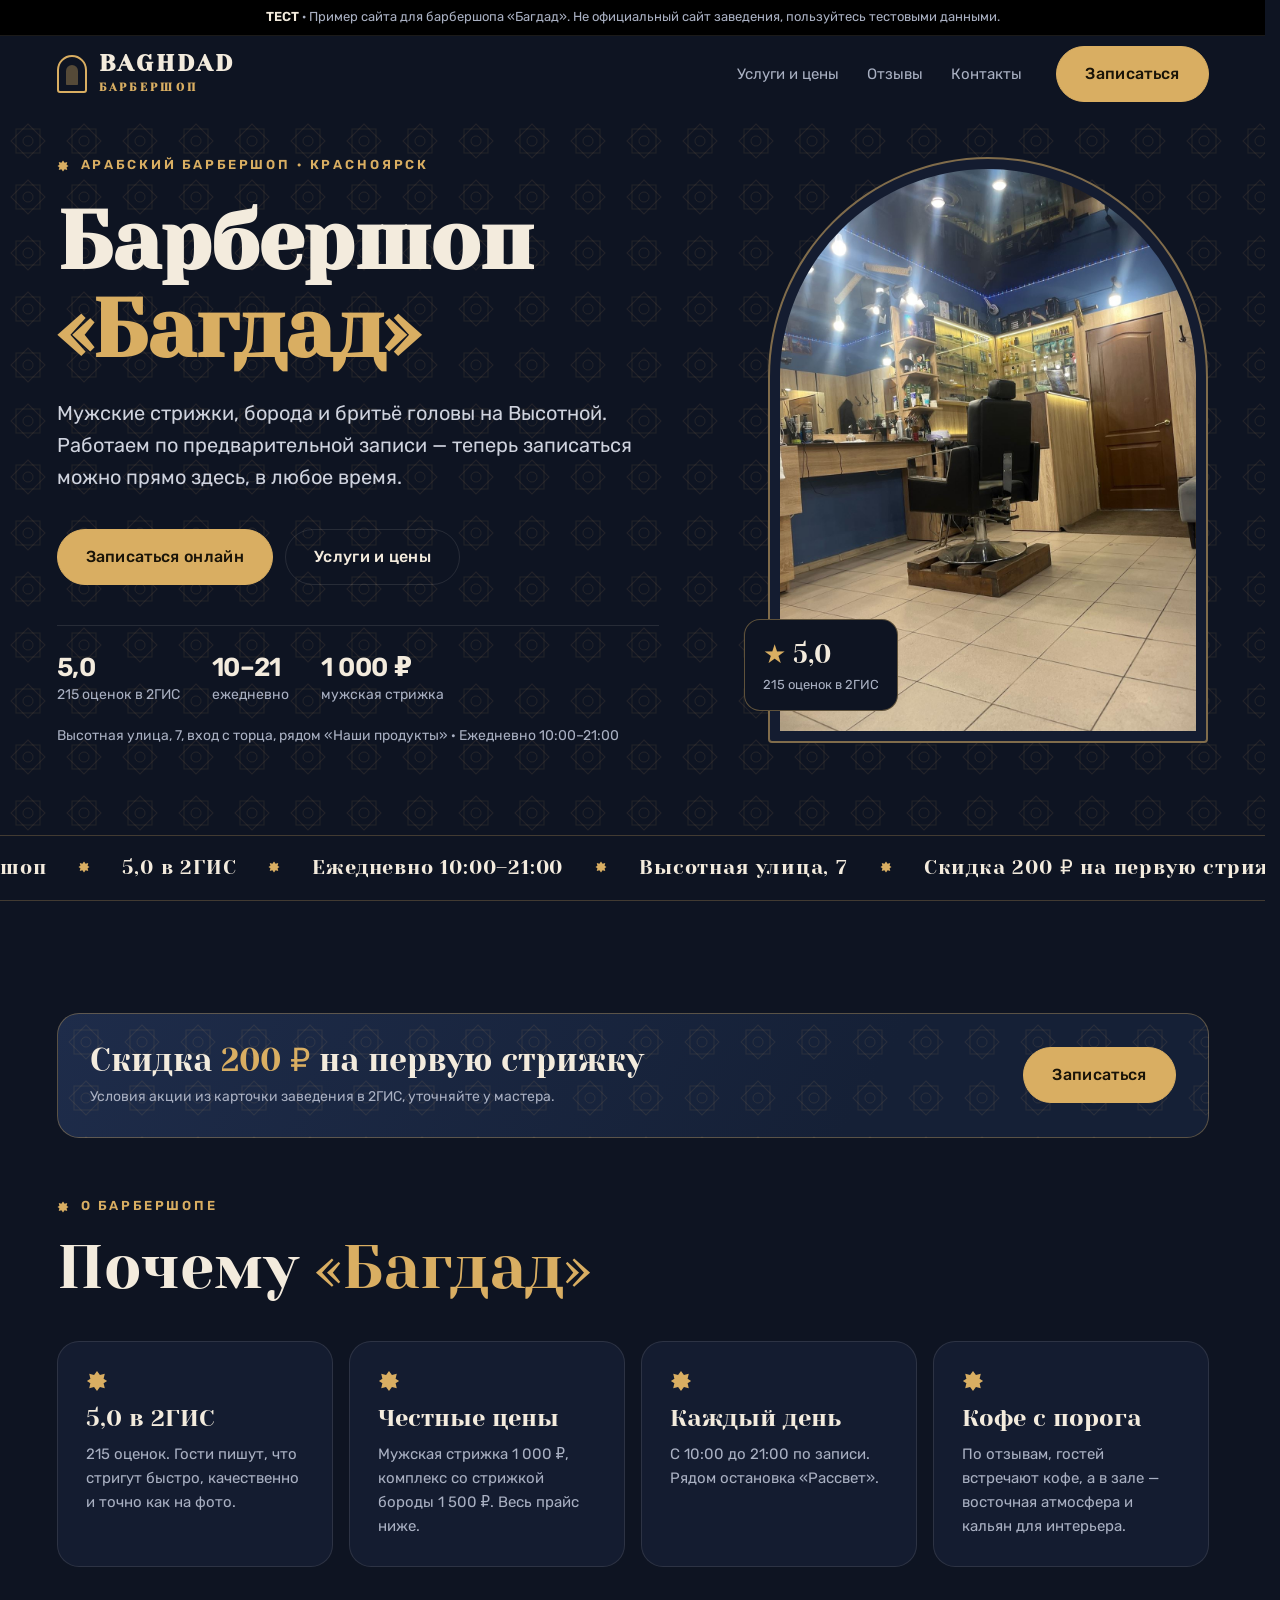
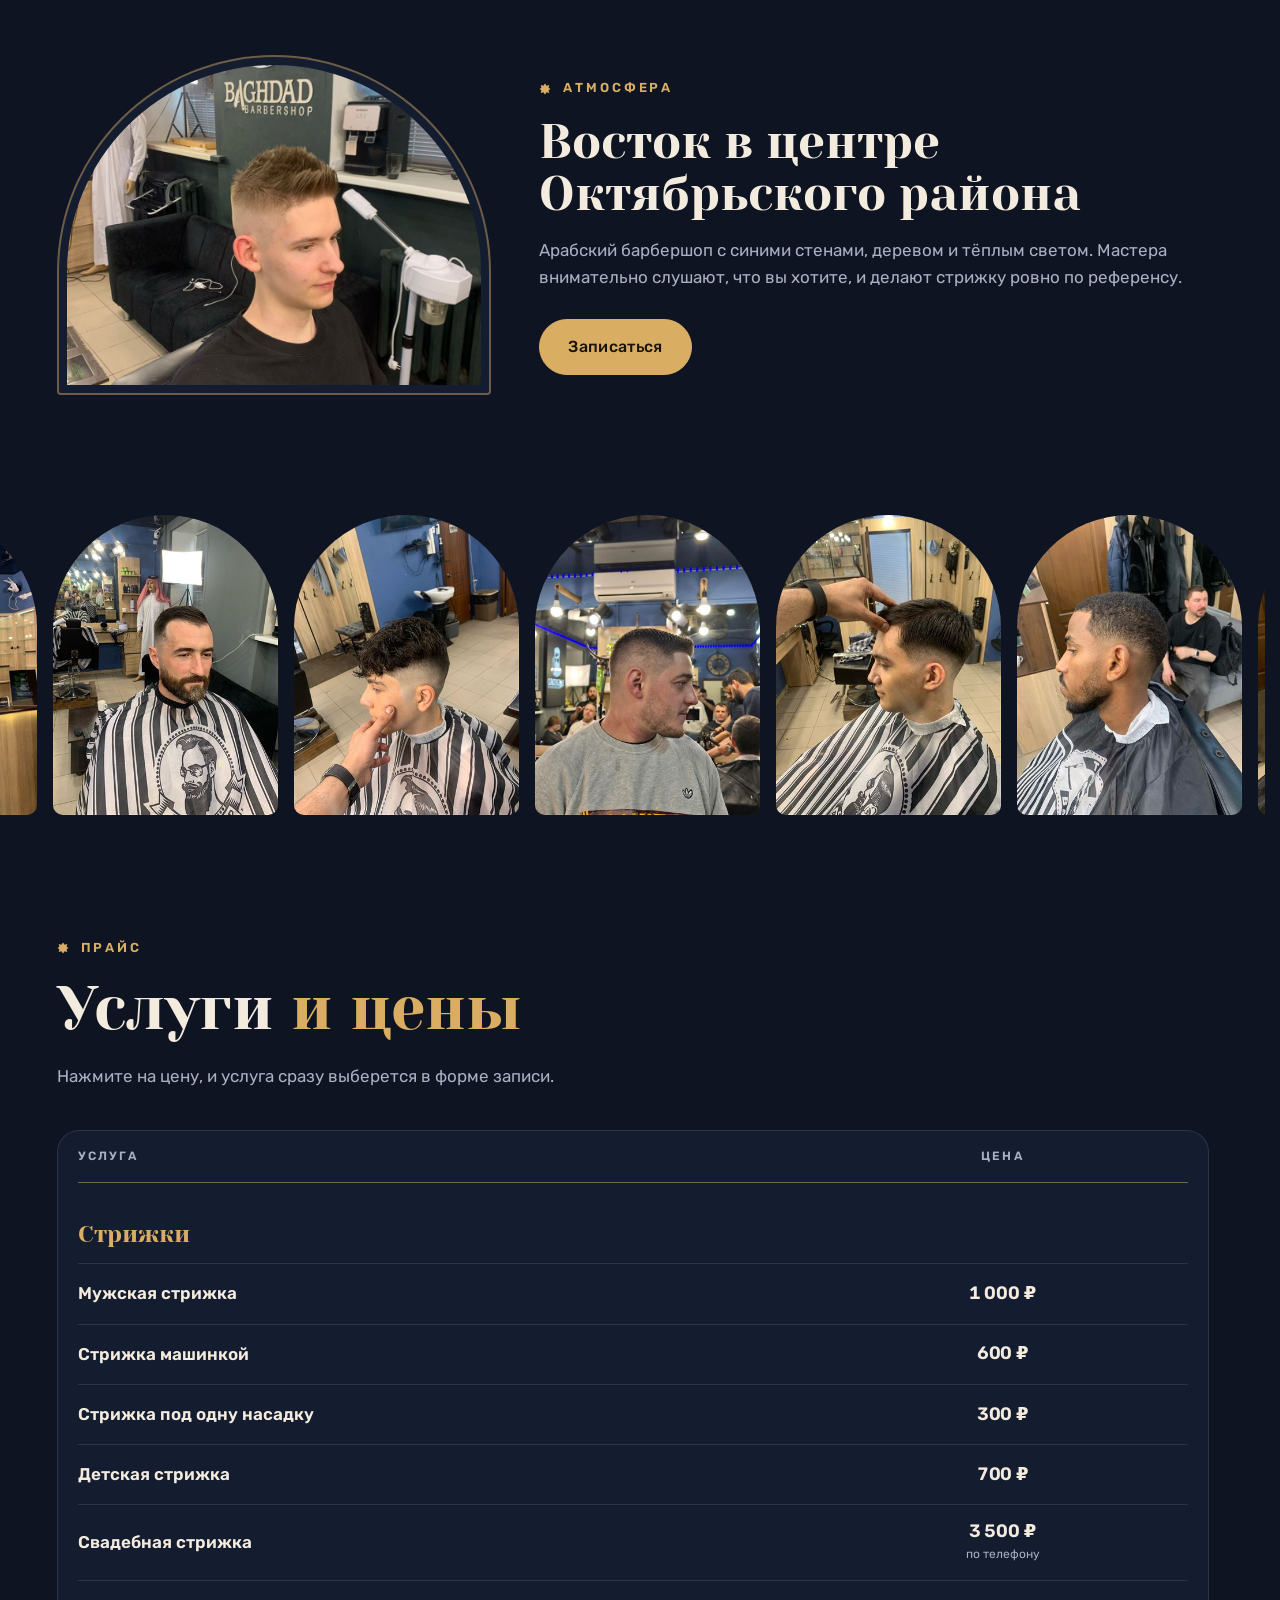
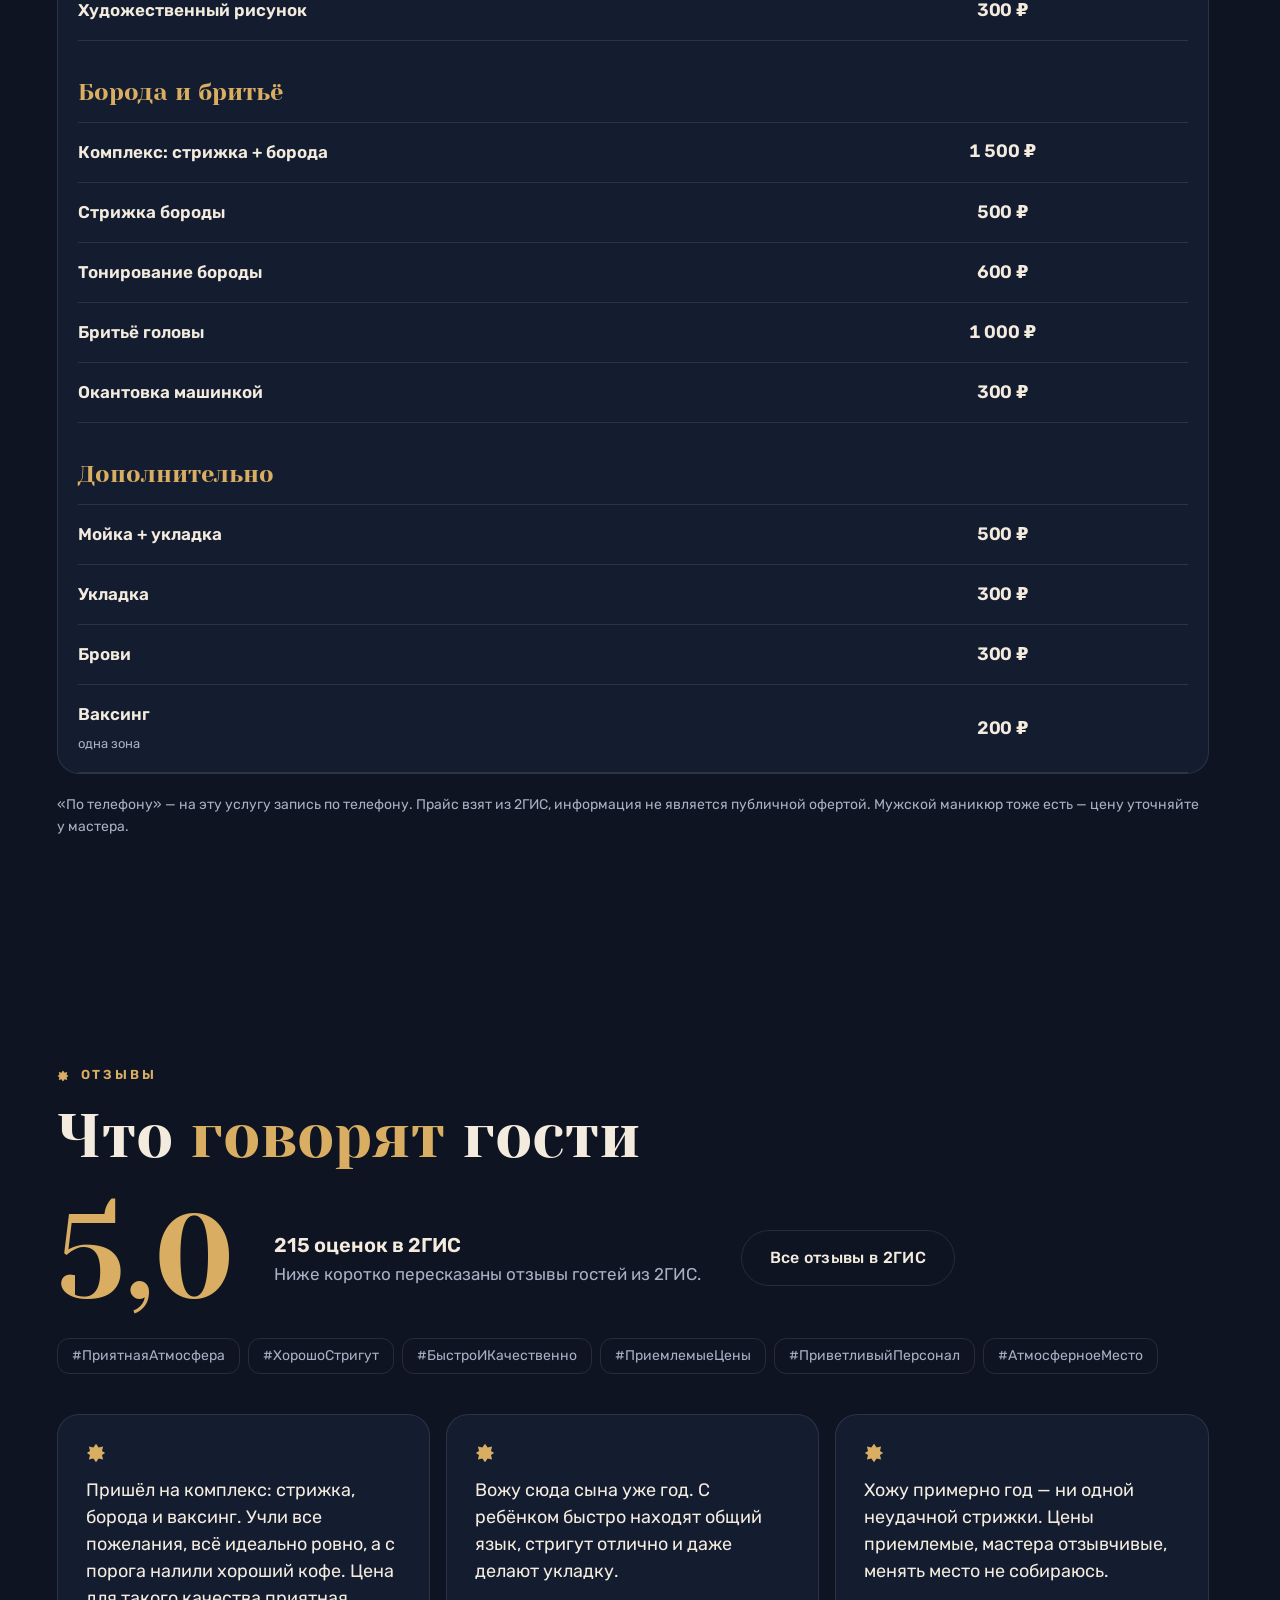
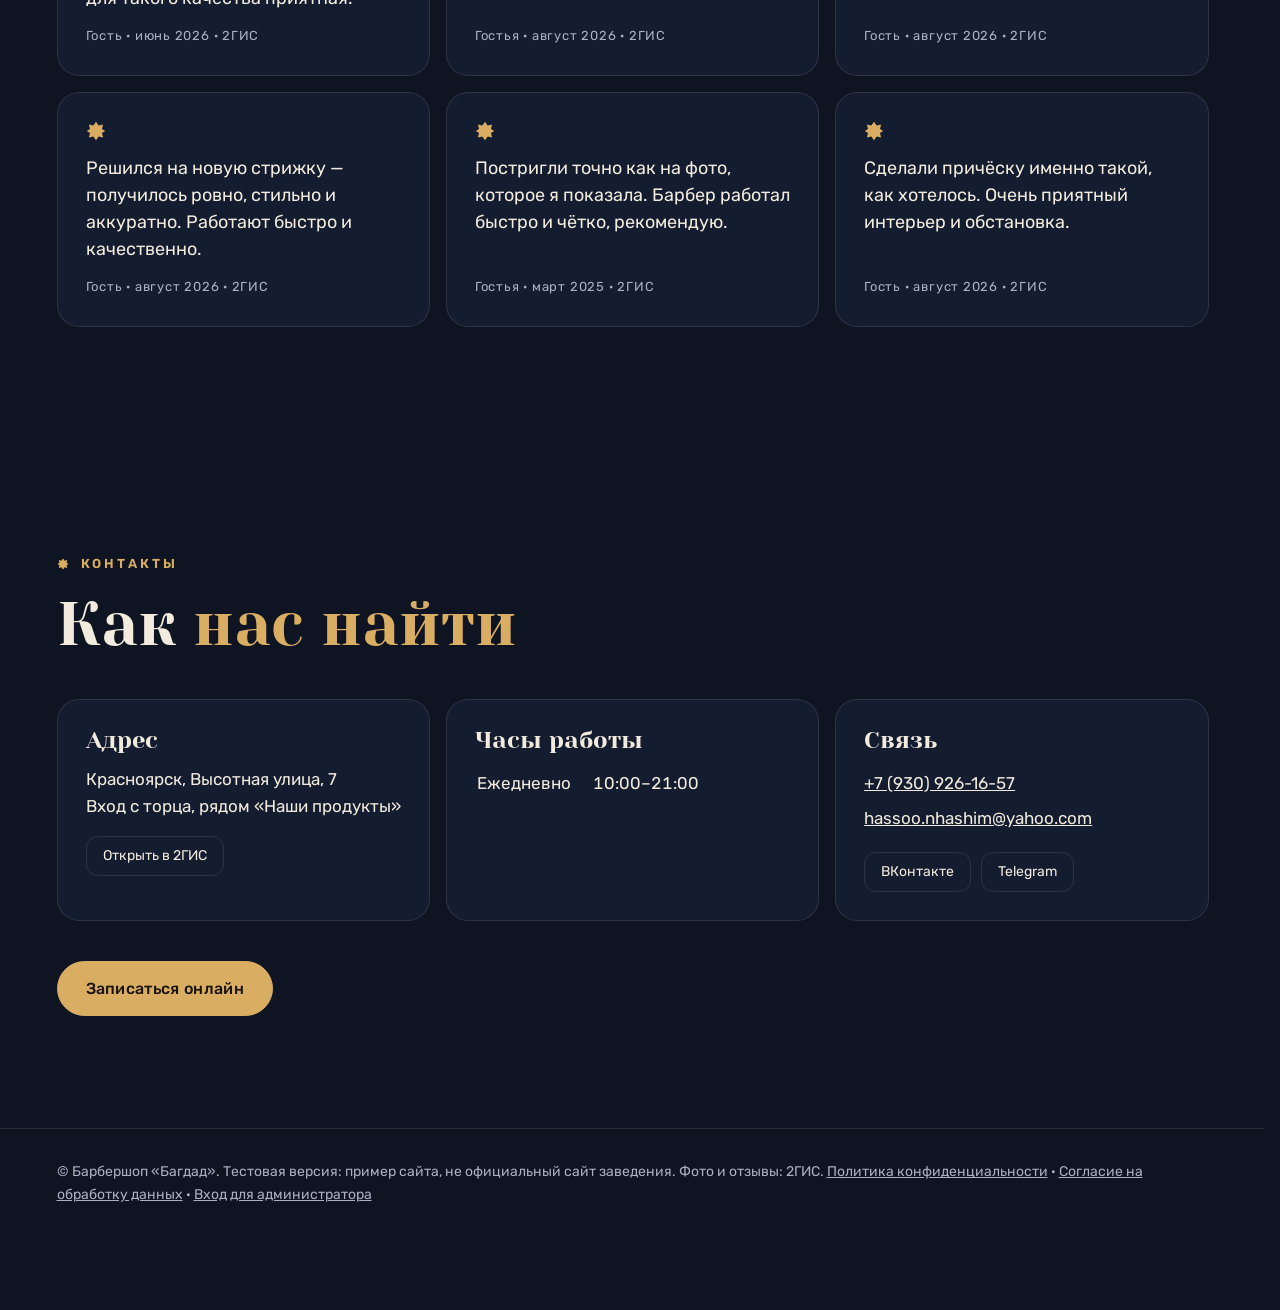
==== commit 5d8ee914: "Add files via upload" ====
--- a/index.html
+++ b/index.html
@@ -304,8 +304,10 @@
 .feat h3{font-size:24px}
 @media (max-width:900px){.feat:nth-child(n+3){border-top:1px solid var(--line)}.feat:nth-child(3){padding-left:28px;border-left:1px solid var(--line)}}
 @media (max-width:560px){.feat,.feat+.feat{padding:24px;border:1px solid var(--line)}}
-.about{grid-template-columns:.8fr 1fr;align-items:center}
-.about img{border-radius:999px 999px 18px 18px;aspect-ratio:3/4;filter:none;max-height:620px;border:2px solid rgba(217,174,98,.45);padding:8px;background:var(--bg2)}
+/* фото не выше текста: на компьютере рядом с ним, на телефоне над ним */
+.about{grid-template-columns:.65fr 1fr;align-items:center}
+.about img{border-radius:999px 999px 18px 18px;aspect-ratio:4/5;filter:none;max-height:340px;border:2px solid rgba(217,174,98,.45);padding:8px;background:var(--bg2)}
+@media (max-width:900px){.about{grid-template-columns:1fr;gap:24px}.about img{aspect-ratio:4/3;max-height:none;border-radius:160px 160px 18px 18px}}
 .film{border:0;background:transparent;padding:8px 0}
 .strip img{border-radius:160px 160px 14px 14px;filter:none}
 .ptable{border-top:0;border-radius:22px;background:var(--bg2);border:1px solid var(--line);overflow:clip;padding:0 20px}
